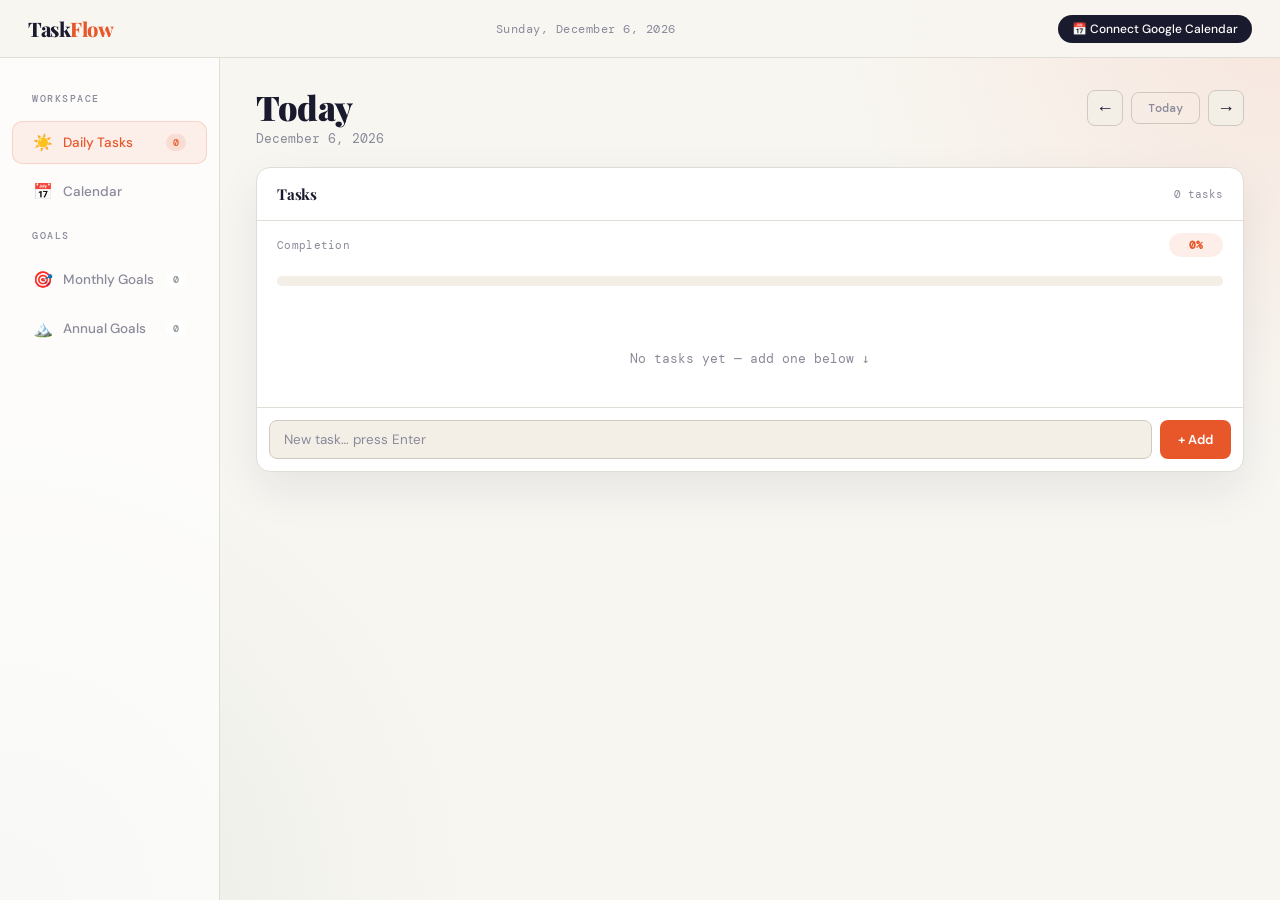
==== To_Do.html @ 1adb0396 "Remove Pomodoro Timer - rollback to timer-free version" ====
<!DOCTYPE html>
<html lang="en">
<head>
  <meta charset="UTF-8">
  <meta name="viewport" content="width=device-width, initial-scale=1.0">
  <title>TaskFlow — Your Command Center</title>
  <link rel="preconnect" href="https://fonts.googleapis.com">
  <link href="https://fonts.googleapis.com/css2?family=Playfair+Display:wght@700;900&family=DM+Mono:wght@300;400;500&family=DM+Sans:wght@300;400;500;600&display=swap" rel="stylesheet">
  <script src="https://apis.google.com/js/api.js"></script>
  <script src="https://accounts.google.com/gsi/client" async defer></script>
  <style>
    /* ─── RESET ─── */
    *, *::before, *::after { box-sizing: border-box; margin: 0; padding: 0; }
    html { scroll-behavior: smooth; }

    /* ─── DESIGN TOKENS ─── */
    :root {
      --ink:      #1a1a2e;
      --bg:       #f8f6f1;
      --surface:  #ffffff;
      --surface2: #f3efe7;
      --border:   #e0ddd6;
      --border2:  #cfc9bf;
      --text:     #1a1a2e;
      --muted:    #8a8a9a;
      --accent:   #e8572a;
      --accent2:  #2d6a4f;
      --danger:   #cb4b39;
      --warn:     #c98d1e;
      --gcal:     #4285f4;
      --mono:     'DM Mono', monospace;
      --sans:     'DM Sans', sans-serif;
      --display:  'Playfair Display', serif;
      --radius:   14px;
      --shadow:   0 18px 45px rgba(26,26,46,0.08);
    }

    body {
      font-family: var(--sans);
      background:
        radial-gradient(circle at top right, rgba(232,87,42,0.1), transparent 28%),
        radial-gradient(circle at bottom left, rgba(45,106,79,0.08), transparent 30%),
        var(--bg);
      color: var(--text);
      min-height: 100vh;
      display: flex;
      flex-direction: column;
    }

    /* ─── SHELL ─── */
    .shell {
      position: relative; z-index: 1;
      display: grid;
      grid-template-columns: 220px 1fr;
      grid-template-rows: auto 1fr;
      min-height: 100vh;
    }

    /* ─── TOPBAR ─── */
    .topbar {
      grid-column: 1 / -1;
      display: flex; align-items: center; justify-content: space-between;
      padding: 0 28px;
      height: 58px;
      background: rgba(248,246,241,0.92);
      backdrop-filter: blur(12px);
      border-bottom: 1px solid var(--border);
      position: sticky; top: 0; z-index: 50;
    }

    .topbar-logo {
      font-family: var(--display);
      font-size: 20px; font-weight: 800;
      letter-spacing: -0.5px;
      color: var(--text);
    }
    .topbar-logo span { color: var(--accent); }

    .topbar-date {
      font-family: var(--mono);
      font-size: 12px;
      color: var(--muted);
      letter-spacing: 0.5px;
    }

    .topbar-gcal {
      display: flex; align-items: center; gap: 10px;
    }

    .gcal-pill {
      display: flex; align-items: center; gap: 7px;
      padding: 6px 14px;
      border-radius: 20px;
      font-size: 12px; font-weight: 500;
      cursor: pointer; border: none;
      font-family: var(--sans);
      transition: none;
    }
    .gcal-pill.connect {
      background: var(--ink, #1a1a2e);
      color: white;
    }
    .gcal-pill.connected {
      background: rgba(45,106,79,0.1);
      border: 1px solid rgba(45,106,79,0.2);
      color: var(--accent2);
    }
    .gcal-pill.disconnect {
      background: #fff7f5;
      border: 1px solid #efc6be;
      color: var(--danger);
    }

    .pulse-dot {
      width: 7px; height: 7px;
      border-radius: 50%;
      background: var(--accent2);
    }

    /* ─── SIDEBAR ─── */
    .sidebar {
      background: rgba(255,255,255,0.7);
      border-right: 1px solid var(--border);
      padding: 24px 12px;
      display: flex; flex-direction: column;
      gap: 6px;
    }

    .sidebar-label {
      font-family: var(--mono);
      font-size: 10px; font-weight: 500;
      letter-spacing: 1.5px;
      text-transform: uppercase;
      color: var(--muted);
      padding: 0 20px 10px;
      margin-top: 10px;
    }

    .nav-item {
      display: flex; align-items: center; gap: 10px;
      padding: 10px 20px;
      font-size: 13.5px; font-weight: 500;
      color: var(--muted);
      cursor: pointer;
      border-radius: 0;
      border: 1px solid transparent;
      border-radius: 10px;
      user-select: none;
    }
    .nav-item.active {
      background: rgba(232,87,42,0.08);
      color: var(--accent);
      border-color: rgba(232,87,42,0.18);
    }
    .nav-item .icon { font-size: 16px; flex-shrink: 0; }
    .nav-badge {
      margin-left: auto;
      font-family: var(--mono);
      font-size: 10px;
      background: rgba(255,255,255,0.8);
      color: var(--muted);
      padding: 2px 7px;
      border-radius: 10px;
    }
    .nav-item.active .nav-badge { background: rgba(232,87,42,0.12); color: var(--accent); }

    /* ─── MAIN CONTENT ─── */
    .main {
      padding: 32px 36px;
      overflow-y: auto;
      display: flex; flex-direction: column;
      gap: 24px;
      max-width: 1180px;
      width: 100%;
      margin: 0 auto;
    }

    .panel { display: none; }
    .panel.active { display: flex; flex-direction: column; gap: 20px; }

    /* ─── PAGE HEADER ─── */
    .page-header {
      display: flex; align-items: flex-start; justify-content: space-between;
      flex-wrap: wrap; gap: 12px;
    }
    .page-title-group {}
    .page-title {
      font-family: var(--display);
      font-size: 34px; font-weight: 900;
      letter-spacing: -0.8px;
      line-height: 1;
      margin-bottom: 6px;
    }
    .page-sub {
      font-size: 13px; color: var(--muted);
      font-family: var(--mono);
    }

    /* ─── DATE NAV STRIP ─── */
    .date-strip {
      background: var(--surface);
      border: 1px solid var(--border);
      border-radius: var(--radius);
      padding: 16px 20px;
      display: flex; align-items: center; gap: 16px;
    }

    .date-nav-btn {
      width: 36px; height: 36px;
      border-radius: 8px;
      border: 1px solid var(--border2);
      background: var(--surface2);
      color: var(--text);
      font-size: 18px;
      cursor: pointer;
      display: flex; align-items: center; justify-content: center;
      transition: none;
      flex-shrink: 0;
    }

    .date-display { flex: 1; }
    .date-display .day-name {
      font-family: var(--display);
      font-size: 22px; font-weight: 700;
      line-height: 1;
    }
    .date-display .date-full {
      font-family: var(--mono);
      font-size: 12px; color: var(--muted);
      margin-top: 3px;
    }

    .today-btn {
      padding: 7px 16px;
      border: 1px solid var(--border2);
      background: transparent;
      color: var(--muted);
      border-radius: 8px;
      font-size: 12px; font-weight: 500;
      cursor: pointer;
      font-family: var(--mono);
      transition: none;
    }

    /* ─── CARD ─── */
    .card {
      background: var(--surface);
      border: 1px solid var(--border);
      border-radius: var(--radius);
      overflow: hidden;
      box-shadow: var(--shadow);
    }

    .card-header {
      padding: 16px 20px;
      border-bottom: 1px solid var(--border);
      display: flex; align-items: center; justify-content: space-between;
      gap: 12px;
    }

    .card-title {
      font-family: var(--display);
      font-size: 15px; font-weight: 700;
      letter-spacing: -0.2px;
    }

    .card-meta {
      font-family: var(--mono);
      font-size: 11px; color: var(--muted);
    }

    .progress-meta {
      display: flex;
      align-items: center;
      justify-content: space-between;
      gap: 12px;
      padding: 12px 20px 0;
    }

    .progress-label {
      font-family: var(--mono);
      font-size: 11px;
      color: var(--muted);
      letter-spacing: 0.3px;
    }

    .progress-badge {
      min-width: 54px;
      text-align: center;
      padding: 5px 10px;
      border-radius: 999px;
      background: rgba(232,87,42,0.1);
      color: var(--accent);
      font-family: var(--mono);
      font-size: 11px;
      font-weight: 600;
    }

    /* ─── PROGRESS BAR ─── */
    .prog-wrap {
      padding: 0 20px 14px;
    }
    progress.prog {
      width: 100%; height: 10px;
      border: none;
      border-radius: 999px;
      background: var(--surface2);
      overflow: hidden;
    }
    progress.prog::-webkit-progress-bar { background: var(--surface2); border-radius: 999px; }
    progress.prog::-webkit-progress-value { background: linear-gradient(90deg, var(--accent), #f08a63); border-radius: 999px; transition: none; }
    progress.prog::-moz-progress-bar { background: linear-gradient(90deg, var(--accent), #f08a63); border-radius: 999px; }

    /* ─── TASK LIST ─── */
    .task-list {
      list-style: none;
      padding: 0 8px 8px;
      display: flex; flex-direction: column; gap: 2px;
    }

    .task-item {
      display: flex; align-items: center; gap: 12px;
      padding: 11px 12px;
      border-radius: 10px;
      border: 1px solid rgba(224,221,214,0.7);
      background: rgba(243,239,231,0.55);
      group: true;
    }

    .task-cb {
      width: 18px; height: 18px;
      border-radius: 50%;
      border: 2px solid var(--border2);
      background: transparent;
      flex-shrink: 0;
      cursor: pointer;
      appearance: none; -webkit-appearance: none;
      transition: none;
      position: relative;
    }
    .task-cb:checked { background: var(--accent); border-color: var(--accent); }
    .task-cb:checked::after {
      content: '✓';
      position: absolute; top: 50%; left: 50%;
      transform: translate(-50%,-50%);
      font-size: 10px; color: white; font-weight: 700;
    }

    .task-text {
      flex: 1;
      font-size: 14px; font-weight: 400;
      color: var(--text);
      cursor: pointer;
    }
    .task-text.done { color: var(--muted); text-decoration: line-through; }

    .task-del {
      min-width: 58px;
      height: 30px;
      border-radius: 8px;
      background: #fff7f5;
      border: 1px solid #efc6be;
      color: var(--danger);
      font-size: 13px;
      font-weight: 600;
      cursor: pointer;
      display: flex; align-items: center; justify-content: center;
      flex-shrink: 0;
    }

    .empty-state {
      padding: 40px 20px;
      text-align: center;
      font-family: var(--mono);
      font-size: 13px;
      color: var(--muted);
    }

    /* ─── ADD TASK FORM ─── */
    .add-form {
      padding: 12px 12px 12px;
      border-top: 1px solid var(--border);
      display: flex; gap: 8px;
    }
    .add-input {
      flex: 1;
      background: var(--surface2);
      border: 1px solid var(--border2);
      border-radius: 8px;
      padding: 10px 14px;
      font-size: 13.5px;
      font-family: var(--sans);
      color: var(--text);
      outline: none;
      transition: none;
    }
    .add-input::placeholder { color: var(--muted); }

    .add-btn {
      padding: 10px 18px;
      background: var(--accent);
      color: white;
      border: none;
      border-radius: 8px;
      font-size: 13px; font-weight: 600;
      cursor: pointer;
      font-family: var(--sans);
      white-space: nowrap;
    }

    /* ─── SYNC STATUS ─── */
    .sync-toast {
      position: fixed; bottom: 24px; right: 24px; z-index: 999;
      display: flex; align-items: center; gap: 10px;
      background: var(--surface2);
      border: 1px solid var(--border2);
      border-radius: 10px;
      padding: 12px 18px;
      font-size: 13px;
      box-shadow: var(--shadow);
      transform: translateY(80px);
      opacity: 0;
      transition: none;
    }
    .sync-toast.show { transform: translateY(0); opacity: 1; }
    .sync-toast.success { border-color: rgba(62,207,142,0.3); }
    .sync-toast.error { border-color: rgba(240,109,109,0.3); }

    /* ─── CALENDAR ─── */
    .cal-wrapper {
      display: grid;
      grid-template-columns: 1fr 300px;
      gap: 20px;
    }

    @media (max-width: 960px) {
      .cal-wrapper { grid-template-columns: 1fr; }
    }

    .cal-card { background: var(--surface); border: 1px solid var(--border); border-radius: var(--radius); overflow: hidden; }

    .cal-nav {
      display: flex; align-items: center; gap: 12px;
      padding: 16px 20px;
      border-bottom: 1px solid var(--border);
    }
    .cal-month-lbl {
      font-family: var(--display);
      font-size: 18px; font-weight: 700;
      flex: 1;
    }

    .cal-dow {
      display: grid; grid-template-columns: repeat(7,1fr);
      padding: 8px 12px 4px;
    }
    .cal-dow div {
      text-align: center;
      font-family: var(--mono);
      font-size: 10px; font-weight: 500;
      color: var(--muted); letter-spacing: 0.5px;
      padding: 6px 0;
    }

    .cal-grid {
      display: grid; grid-template-columns: repeat(7,1fr);
      gap: 3px; padding: 4px 12px 16px;
    }

    .cal-cell {
      aspect-ratio: 1;
      border-radius: 8px;
      cursor: pointer;
      display: flex; flex-direction: column;
      align-items: center; justify-content: flex-start;
      padding: 6px 4px 4px;
      border: 1.5px solid transparent;
      transition: none;
      min-height: 44px;
    }
    .cal-cell.other { opacity: 0.3; }
    .cal-cell.today { background: rgba(232,87,42,0.12); border-color: var(--accent); }
    .cal-cell.selected { background: var(--surface2); border-color: var(--border2); }
    .cal-cell.today.selected { background: rgba(232,87,42,0.16); border-color: var(--accent); }

    .cal-num {
      font-family: var(--mono);
      font-size: 12px; font-weight: 500;
      color: var(--text);
      line-height: 1;
    }
    .cal-cell.today .cal-num { color: var(--accent); font-weight: 700; }

    .cal-dots {
      display: flex; gap: 2px; flex-wrap: wrap;
      justify-content: center; margin-top: 3px;
    }
    .cal-dot { width: 4px; height: 4px; border-radius: 50%; }
    .cal-dot.task { background: var(--accent2); }
    .cal-dot.gcal  { background: var(--gcal); }
    .cal-dot.gcal-green { background: #34a853; }
    .cal-dot.gcal-red { background: #ea4335; }
    .cal-dot.gcal-yellow { background: #fbbc04; }

    /* Day panel (right column) */
    .day-panel {
      background: var(--surface);
      border: 1px solid var(--border);
      border-radius: var(--radius);
      display: flex; flex-direction: column;
    }

    .day-panel-header {
      padding: 16px 18px;
      border-bottom: 1px solid var(--border);
    }
    .day-panel-title {
      font-family: var(--display);
      font-size: 16px; font-weight: 700;
    }
    .day-panel-sub {
      font-family: var(--mono);
      font-size: 11px; color: var(--muted);
      margin-top: 4px;
    }

    .day-panel-body {
      flex: 1; overflow-y: auto;
      padding: 12px;
      display: flex; flex-direction: column; gap: 6px;
    }

    .day-section-label {
      font-family: var(--mono);
      font-size: 10px; font-weight: 500;
      color: var(--muted);
      letter-spacing: 1px; text-transform: uppercase;
      padding: 8px 4px 4px;
    }

    .day-event {
      display: flex; align-items: center; gap: 9px;
      padding: 9px 10px;
      border-radius: 7px;
      border-left: 3px solid var(--border2);
      font-size: 13px;
    }
    .day-event.task { background: rgba(62,207,142,0.06); border-color: var(--accent2); }
    .day-event.gcal-ev { background: rgba(66,133,244,0.06); border-color: var(--gcal); }
    .day-event.gcal-green { background: rgba(52,168,83,0.06); border-color: #34a853; }
    .day-event.gcal-red { background: rgba(234,67,53,0.06); border-color: #ea4335; }

    .day-event-cb {
      width: 16px; height: 16px;
      border-radius: 50%;
      border: 1.5px solid var(--accent2);
      background: transparent; flex-shrink: 0;
      cursor: pointer; appearance: none; -webkit-appearance: none;
    }
    .day-event-cb:checked { background: var(--accent2); border-color: var(--accent2); }

    .day-event-name { flex: 1; font-weight: 500; color: var(--text); }
    .day-event-name.done { color: var(--muted); text-decoration: line-through; }
    .day-event-time { font-family: var(--mono); font-size: 11px; color: var(--muted); }

    .day-panel-footer {
      padding: 10px 12px;
      border-top: 1px solid var(--border);
      display: flex; gap: 8px;
    }
    .day-add-input {
      flex: 1;
      background: var(--surface2);
      border: 1px solid var(--border2);
      border-radius: 7px;
      padding: 8px 12px;
      font-size: 13px; font-family: var(--sans);
      color: var(--text); outline: none;
    }
    .day-add-input::placeholder { color: var(--muted); }
    .day-add-btn {
      padding: 8px 14px;
      background: var(--accent2);
      color: #0d0d0f; border: none;
      border-radius: 7px; font-size: 12px; font-weight: 700;
      cursor: pointer; font-family: var(--sans);
    }

    /* ─── GOALS ─── */
    .goals-nav {
      display: flex; align-items: center; gap: 12px;
      padding: 12px 0;
    }
    .period-lbl {
      font-family: var(--mono);
      font-size: 13px; font-weight: 500;
      color: var(--text);
      min-width: 140px; text-align: center;
    }

    /* ─── SPINNER ─── */
    .spinner {
      width: 8px; height: 8px;
      background: var(--gcal);
      border-radius: 50%;
      display: inline-block;
      flex-shrink: 0;
    }

    /* ─── RESPONSIVE ─── */
    @media (max-width: 760px) {
      .shell { grid-template-columns: 1fr; }
      .sidebar { display: none; }
      .main { padding: 20px 16px; }
      .topbar { padding: 0 16px; }
      .cal-wrapper { grid-template-columns: 1fr; }
    }

    /* ─── SCROLLBAR ─── */
    ::-webkit-scrollbar { width: 5px; }
    ::-webkit-scrollbar-track { background: transparent; }
    ::-webkit-scrollbar-thumb { background: var(--border2); border-radius: 3px; }

    /* ─── GCAL SYNC INDICATOR ─── */
    .syncing-row {
      display: flex; align-items: center; gap: 8px;
      font-family: var(--mono); font-size: 11px;
      color: var(--gcal); padding: 6px 12px;
    }
  </style>
</head>
<body>

<div class="shell">

  <!-- ─── TOPBAR ─── -->
  <header class="topbar">
    <div class="topbar-logo">Task<span>Flow</span></div>
    <div class="topbar-date" id="topbarDate"></div>
    <div class="topbar-gcal">
      <button id="gcalConnectBtn" class="gcal-pill connect">
        📅 Connect Google Calendar
      </button>
      <div id="gcalConnectedState" style="display:none; display:flex; align-items:center; gap:8px;">
        <div style="display:flex;align-items:center;gap:6px;font-size:12px;color:var(--accent2);">
          <div class="pulse-dot"></div>
          <span>Calendar synced</span>
        </div>
        <button id="gcalDisconnectBtn" class="gcal-pill disconnect">Disconnect</button>
      </div>
    </div>
  </header>

  <!-- ─── SIDEBAR ─── -->
  <nav class="sidebar">
    <div class="sidebar-label">Workspace</div>
    <div class="nav-item active" data-panel="tasks">
      <span class="icon">☀️</span>
      Daily Tasks
      <span class="nav-badge" id="badge-tasks">0</span>
    </div>
    <div class="nav-item" data-panel="calendar">
      <span class="icon">📅</span>
      Calendar
    </div>
    <div class="sidebar-label">Goals</div>
    <div class="nav-item" data-panel="monthly">
      <span class="icon">🎯</span>
      Monthly Goals
      <span class="nav-badge" id="badge-monthly">0</span>
    </div>
    <div class="nav-item" data-panel="annual">
      <span class="icon">🏔️</span>
      Annual Goals
      <span class="nav-badge" id="badge-annual">0</span>
    </div>
  </nav>

  <!-- ─── MAIN ─── -->
  <main class="main">

    <!-- ══ DAILY TASKS ══ -->
    <div id="panel-tasks" class="panel active">
      <div class="page-header">
        <div class="page-title-group">
          <div class="page-title" id="taskPageTitle">Today</div>
          <div class="page-sub" id="taskPageSub"></div>
        </div>
        <div style="display:flex;gap:8px;align-items:center;">
          <button class="date-nav-btn" id="prevDay">←</button>
          <button class="today-btn" id="todayBtn">Today</button>
          <button class="date-nav-btn" id="nextDay">→</button>
        </div>
      </div>

      <div class="card">
        <div class="card-header">
          <span class="card-title">Tasks</span>
          <span class="card-meta" id="taskCounter">0 tasks</span>
        </div>
        <div class="progress-meta">
          <span class="progress-label">Completion</span>
          <span class="progress-badge" id="taskPercent">0%</span>
        </div>
        <div class="prog-wrap" style="padding:10px 20px 14px;">
          <progress class="prog" id="taskProgress" value="0" max="0"></progress>
        </div>
        <ul class="task-list" id="taskList"></ul>
        <div id="taskEmpty" class="empty-state" style="display:none;">No tasks yet — add one below ↓</div>
        <div class="add-form">
          <input class="add-input" id="taskInput" placeholder="New task… press Enter" />
          <button class="add-btn" id="taskAddBtn">+ Add</button>
        </div>
        <div id="syncingRow" class="syncing-row" style="display:none;">
          <div class="spinner"></div> Syncing to Google Calendar…
        </div>
      </div>
    </div>

    <!-- ══ CALENDAR ══ -->
    <div id="panel-calendar" class="panel">
      <div class="page-header">
        <div class="page-title-group">
          <div class="page-title">Calendar</div>
          <div class="page-sub">Tasks &amp; Google Calendar events</div>
        </div>
      </div>

      <div class="cal-wrapper">
        <!-- Month grid -->
        <div class="cal-card">
          <div class="cal-nav">
            <button class="date-nav-btn" id="calPrev">←</button>
            <div class="cal-month-lbl" id="calMonthLbl"></div>
            <button class="date-nav-btn" id="calNext">→</button>
            <button class="today-btn" id="calTodayBtn">Today</button>
          </div>
          <div class="cal-dow">
            <div>SUN</div><div>MON</div><div>TUE</div><div>WED</div>
            <div>THU</div><div>FRI</div><div>SAT</div>
          </div>
          <div class="cal-grid" id="calGrid"></div>
        </div>

        <!-- Day panel -->
        <div class="day-panel">
          <div class="day-panel-header">
            <div class="day-panel-title" id="dayPanelTitle"></div>
            <div class="day-panel-sub" id="dayPanelSub">Tasks &amp; events</div>
          </div>
          <div class="day-panel-body" id="dayPanelBody">
            <p class="empty-state">Select a day</p>
          </div>
          <div class="day-panel-footer">
            <input class="day-add-input" id="dayAddInput" placeholder="Add task for this day…" />
            <button class="day-add-btn" id="dayAddBtn">+</button>
          </div>
        </div>
      </div>
    </div>

    <!-- ══ MONTHLY GOALS ══ -->
    <div id="panel-monthly" class="panel">
      <div class="page-header">
        <div class="page-title-group">
          <div class="page-title">Monthly Goals</div>
          <div class="page-sub">Big-picture objectives for this month</div>
        </div>
        <div class="goals-nav">
          <button class="date-nav-btn" id="prevMonth">←</button>
          <span class="period-lbl" id="monthLbl"></span>
          <button class="date-nav-btn" id="nextMonth">→</button>
        </div>
      </div>
      <div class="card">
        <div class="card-header">
          <span class="card-title">Goals</span>
          <span class="card-meta" id="monthlyCounter">0 goals</span>
        </div>
        <div class="progress-meta">
          <span class="progress-label">Completion</span>
          <span class="progress-badge" id="monthlyPercent">0%</span>
        </div>
        <div class="prog-wrap" style="padding:10px 20px 14px;">
          <progress class="prog" id="monthlyProgress" value="0" max="0"></progress>
        </div>
        <ul class="task-list" id="monthlyList"></ul>
        <div id="monthlyEmpty" class="empty-state" style="display:none;">No monthly goals yet — set one below ↓</div>
        <div class="add-form">
          <input class="add-input" id="monthlyInput" placeholder="New monthly goal… press Enter" />
          <button class="add-btn" id="monthlyAddBtn">+ Add Goal</button>
        </div>
      </div>
    </div>

    <!-- ══ ANNUAL GOALS ══ -->
    <div id="panel-annual" class="panel">
      <div class="page-header">
        <div class="page-title-group">
          <div class="page-title">Annual Goals</div>
          <div class="page-sub">Year-defining milestones</div>
        </div>
        <div class="goals-nav">
          <button class="date-nav-btn" id="prevYear">←</button>
          <span class="period-lbl" id="yearLbl"></span>
          <button class="date-nav-btn" id="nextYear">→</button>
        </div>
      </div>
      <div class="card">
        <div class="card-header">
          <span class="card-title">Goals</span>
          <span class="card-meta" id="annualCounter">0 goals</span>
        </div>
        <div class="progress-meta">
          <span class="progress-label">Completion</span>
          <span class="progress-badge" id="annualPercent">0%</span>
        </div>
        <div class="prog-wrap" style="padding:10px 20px 14px;">
          <progress class="prog" id="annualProgress" value="0" max="0"></progress>
        </div>
        <ul class="task-list" id="annualList"></ul>
        <div id="annualEmpty" class="empty-state" style="display:none;">No annual goals yet — set one below ↓</div>
        <div class="add-form">
          <input class="add-input" id="annualInput" placeholder="New annual goal… press Enter" />
          <button class="add-btn" id="annualAddBtn">+ Add Goal</button>
        </div>
      </div>
    </div>

  </main>
</div>

<!-- Sync toast -->
<div class="sync-toast" id="syncToast"></div>

<script src="config.js"></script>
<script>
/* ═══════════════════════════════════════
   TaskFlow — Full script with TWO-WAY
   Google Calendar sync
═══════════════════════════════════════ */

// ─── CONFIG ───────────────────────────
var CFG = (typeof TASKFLOW_CONFIG !== 'undefined') ? TASKFLOW_CONFIG : {};
var GCAL_CLIENT_ID = CFG.GCAL_CLIENT_ID || '';
var GCAL_API_KEY   = CFG.GCAL_API_KEY   || '';
var GCAL_SCOPES    = CFG.GCAL_SCOPES    || 'https://www.googleapis.com/auth/calendar';

// ─── STATE ───────────────────────────
var gcalConnected = false;
var gcalEvents    = {};          // keyed by "Y-M-D"
var tokenClient;

var DAYS   = ["Sunday","Monday","Tuesday","Wednesday","Thursday","Friday","Saturday"];
var MONTHS = ["January","February","March","April","May","June","July","August","September","October","November","December"];

var currentDate   = new Date(); currentDate.setHours(0,0,0,0);
var calViewYear   = new Date().getFullYear();
var calViewMonth  = new Date().getMonth();
var calSelected   = new Date(); calSelected.setHours(0,0,0,0);
var currentMonthIdx  = new Date().getMonth();
var currentMonthYear = new Date().getFullYear();
var currentAnnualYear = new Date().getFullYear();

// ─── HELPERS ─────────────────────────
function dk(date) { return date.getFullYear()+"-"+date.getMonth()+"-"+date.getDate(); }
function isToday(d) { var t=new Date(); t.setHours(0,0,0,0); return d.getTime()===t.getTime(); }
function isSame(a,b){ return a.getFullYear()===b.getFullYear()&&a.getMonth()===b.getMonth()&&a.getDate()===b.getDate(); }
function isoDate(d){ return d.getFullYear()+"-"+String(d.getMonth()+1).padStart(2,"0")+"-"+String(d.getDate()).padStart(2,"0"); }
function fmtShort(d){ return MONTHS[d.getMonth()]+" "+d.getDate()+", "+d.getFullYear(); }
function fmtLong(d){ return DAYS[d.getDay()]+", "+MONTHS[d.getMonth()]+" "+d.getDate(); }

// ─── TOAST ───────────────────────────
var toastTimer;
function showToast(msg, type) {
  var el = document.getElementById("syncToast");
  el.textContent = msg;
  el.className = "sync-toast show " + (type||"");
  clearTimeout(toastTimer);
  toastTimer = setTimeout(function(){ el.className = "sync-toast"; }, 3000);
}

// ─── LOCAL STORAGE ───────────────────
function getTasksLocal(date){ var s=localStorage.getItem("tf_"+dk(date)); return s?JSON.parse(s):[]; }
function setTasksLocal(date,arr){ localStorage.setItem("tf_"+dk(date), JSON.stringify(arr)); }
function getMonthlyLocal(){ var s=localStorage.getItem("tf_mo_"+currentMonthYear+"_"+currentMonthIdx); return s?JSON.parse(s):[]; }
function setMonthlyLocal(arr){ localStorage.setItem("tf_mo_"+currentMonthYear+"_"+currentMonthIdx, JSON.stringify(arr)); }
function getAnnualLocal(){ var s=localStorage.getItem("tf_yr_"+currentAnnualYear); return s?JSON.parse(s):[]; }
function setAnnualLocal(arr){ localStorage.setItem("tf_yr_"+currentAnnualYear, JSON.stringify(arr)); }

// ─── GCAL API CALLS ──────────────────

// CREATE: push task to Google Calendar. Returns Promise<eventId|null>
function gcalCreate(text, date) {
  if (!gcalConnected) return Promise.resolve(null);
  var ds = isoDate(date);
  // Next day for GCal all-day end date
  var nextD = new Date(date); nextD.setDate(nextD.getDate()+1);
  var ds2 = isoDate(nextD);
  return gapi.client.calendar.events.insert({
    calendarId: 'primary',
    resource: {
      summary:     "✅ " + text,
      description: "TaskFlow task",
      start: { date: ds },
      end:   { date: ds2 },
      colorId: "2"
    }
  }).then(function(r){
    showToast("📅 Synced to Google Calendar", "success");
    return r.result.id;
  }).catch(function(e){
    console.error("GCal create:", e);
    showToast("⚠️ Sync failed", "error");
    return null;
  });
}

// UPDATE: patch title/color on check/uncheck
function gcalPatch(eventId, text, done) {
  if (!gcalConnected || !eventId) return;
  gapi.client.calendar.events.patch({
    calendarId: 'primary', eventId: eventId,
    resource: { summary: (done?"☑ ":"✅ ")+text, colorId: done?"8":"2" }
  }).catch(function(e){ console.error("GCal patch:", e); });
}

// DELETE: remove event when task is deleted
function gcalDelete(eventId) {
  if (!gcalConnected || !eventId) return;
  gapi.client.calendar.events.delete({ calendarId: 'primary', eventId: eventId })
    .then(function(){ showToast("🗑 Removed from Google Calendar", ""); })
    .catch(function(e){ console.error("GCal delete:", e); });
}

// ─── PANEL SWITCHING ─────────────────
document.querySelectorAll(".nav-item[data-panel]").forEach(function(el){
  el.addEventListener("click", function(){
    document.querySelectorAll(".nav-item").forEach(function(n){ n.classList.remove("active"); });
    document.querySelectorAll(".panel").forEach(function(p){ p.classList.remove("active"); });
    el.classList.add("active");
    document.getElementById("panel-"+el.dataset.panel).classList.add("active");
    if (el.dataset.panel === "calendar") renderCalendar();
  });
});

// ─── TOPBAR DATE ─────────────────────
function updateTopbarDate() {
  document.getElementById("topbarDate").textContent =
    DAYS[new Date().getDay()]+", "+fmtShort(new Date());
}
updateTopbarDate();

// ─── DAILY TASKS ─────────────────────
function renderTasks() {
  var isT = isToday(currentDate);
  document.getElementById("taskPageTitle").textContent = isT ? "Today" : DAYS[currentDate.getDay()];
  document.getElementById("taskPageSub").textContent = fmtShort(currentDate);

  var list = document.getElementById("taskList");
  list.innerHTML = "";
  var tasks = getTasksLocal(currentDate);

  if (tasks.length === 0) {
    document.getElementById("taskEmpty").style.display = "block";
  } else {
    document.getElementById("taskEmpty").style.display = "none";
    tasks.forEach(function(t, idx) {
      list.appendChild(makeTaskItem(t, idx, currentDate, tasks, "tasks"));
    });
  }
  updateTaskCounter(tasks);
  updateBadge("tasks", tasks.length);
}

function makeTaskItem(t, idx, date, tasks, context) {
  var li = document.createElement("li");
  li.className = "task-item";

  var cb = document.createElement("input");
  cb.type="checkbox"; cb.className="task-cb"; cb.checked=t.completed;

  var txt = document.createElement("span");
  txt.className = "task-text" + (t.completed?" done":"");
  txt.textContent = t.text;
  // Double-click to rename
  txt.addEventListener("dblclick", function(){
    var newName = prompt("Rename task:", t.text);
    if (newName && newName.trim()) {
      tasks[idx].text = newName.trim();
      if (context==="tasks") setTasksLocal(date, tasks);
      if (t.gcalEventId) gcalPatch(t.gcalEventId, newName.trim(), t.completed);
      renderTasks();
    }
  });

  var del = document.createElement("button");
  del.className="task-del"; del.textContent="Delete";
  del.addEventListener("click", function(){
    if (t.gcalEventId) gcalDelete(t.gcalEventId);
    tasks.splice(idx, 1);
    if (context==="tasks") { setTasksLocal(date, tasks); renderTasks(); }
    if (context==="monthly") { setMonthlyLocal(tasks); renderMonthly(); }
    if (context==="annual") { setAnnualLocal(tasks); renderAnnual(); }
    renderCalendar();
  });

  cb.addEventListener("change", function(){
    tasks[idx].completed = cb.checked;
    txt.className = "task-text" + (cb.checked?" done":"");
    if (t.gcalEventId) gcalPatch(t.gcalEventId, t.text, cb.checked);
    if (context==="tasks") { setTasksLocal(date, tasks); updateTaskCounter(tasks); }
    if (context==="monthly") { setMonthlyLocal(tasks); updateGoalCounter("monthly", tasks); }
    if (context==="annual") { setAnnualLocal(tasks); updateGoalCounter("annual", tasks); }
  });

  li.appendChild(cb); li.appendChild(txt); li.appendChild(del);
  return li;
}

function updateTaskCounter(tasks) {
  var done = tasks.filter(function(t){ return t.completed; }).length;
  var pct = tasks.length ? Math.round((done / tasks.length) * 100) : 0;
  document.getElementById("taskCounter").textContent =
    tasks.length+" task"+(tasks.length!==1?"s":"")+(done?" · "+done+" done":"");
  document.getElementById("taskProgress").max = tasks.length;
  document.getElementById("taskProgress").value = done;
  document.getElementById("taskPercent").textContent = pct + "%";
}

function addTask(text, date) {
  if (!text.trim()) return;
  var tasks = getTasksLocal(date);
  var task = { text: text.trim(), completed: false, gcalEventId: "" };
  var idx = tasks.length;
  tasks.push(task);
  setTasksLocal(date, tasks);

  if (isSame(date, currentDate)) renderTasks();
  renderCalendar();

  if (gcalConnected) {
    document.getElementById("syncingRow").style.display = "flex";
    gcalCreate(text.trim(), date).then(function(id){
      document.getElementById("syncingRow").style.display = "none";
      if (id) {
        var t2 = getTasksLocal(date);
        if (t2[idx] !== undefined) { t2[idx].gcalEventId = id; setTasksLocal(date, t2); }
        if (isSame(date, currentDate)) renderTasks();
        // refresh GCal events display
        fetchGcalEvents();
      }
    });
  }
}

// Task input events
var taskInput = document.getElementById("taskInput");
taskInput.addEventListener("keydown", function(e){
  if (e.key==="Enter") { addTask(taskInput.value, currentDate); taskInput.value=""; }
});
document.getElementById("taskAddBtn").addEventListener("click", function(){
  addTask(taskInput.value, currentDate); taskInput.value="";
});

// Date navigation
document.getElementById("prevDay").addEventListener("click", function(){
  currentDate.setDate(currentDate.getDate()-1); renderTasks();
});
document.getElementById("nextDay").addEventListener("click", function(){
  currentDate.setDate(currentDate.getDate()+1); renderTasks();
});
document.getElementById("todayBtn").addEventListener("click", function(){
  currentDate = new Date(); currentDate.setHours(0,0,0,0); renderTasks();
});

// ─── MONTHLY GOALS ────────────────────
function renderMonthly() {
  document.getElementById("monthLbl").textContent = MONTHS[currentMonthIdx]+" "+currentMonthYear;
  var list = document.getElementById("monthlyList");
  list.innerHTML = "";
  var tasks = getMonthlyLocal();
  if (tasks.length===0) {
    document.getElementById("monthlyEmpty").style.display="block";
  } else {
    document.getElementById("monthlyEmpty").style.display="none";
    tasks.forEach(function(t,idx){ list.appendChild(makeTaskItem(t,idx,null,tasks,"monthly")); });
  }
  updateGoalCounter("monthly", tasks);
  updateBadge("monthly", tasks.length);
}
function updateGoalCounter(type, tasks) {
  var done = tasks.filter(function(t){ return t.completed; }).length;
  var pct = tasks.length ? Math.round((done / tasks.length) * 100) : 0;
  document.getElementById(type+"Counter").textContent =
    tasks.length+" goal"+(tasks.length!==1?"s":"")+(done?" · "+done+" done":"");
  document.getElementById(type+"Progress").max=tasks.length;
  document.getElementById(type+"Progress").value=done;
  document.getElementById(type+"Percent").textContent = pct + "%";
}

var monthlyInput = document.getElementById("monthlyInput");
function addMonthlyGoal(text) {
  if (!text.trim()) return;
  var tasks = getMonthlyLocal();
  tasks.push({text:text.trim(),completed:false,gcalEventId:""});
  setMonthlyLocal(tasks); renderMonthly();
}
monthlyInput.addEventListener("keydown",function(e){ if(e.key==="Enter"){ addMonthlyGoal(monthlyInput.value); monthlyInput.value=""; } });
document.getElementById("monthlyAddBtn").addEventListener("click",function(){ addMonthlyGoal(monthlyInput.value); monthlyInput.value=""; });
document.getElementById("prevMonth").addEventListener("click",function(){ currentMonthIdx--; if(currentMonthIdx<0){currentMonthIdx=11;currentMonthYear--;} renderMonthly(); });
document.getElementById("nextMonth").addEventListener("click",function(){ currentMonthIdx++; if(currentMonthIdx>11){currentMonthIdx=0;currentMonthYear++;} renderMonthly(); });

// ─── ANNUAL GOALS ─────────────────────
function renderAnnual() {
  document.getElementById("yearLbl").textContent = currentAnnualYear;
  var list = document.getElementById("annualList");
  list.innerHTML = "";
  var tasks = getAnnualLocal();
  if (tasks.length===0) {
    document.getElementById("annualEmpty").style.display="block";
  } else {
    document.getElementById("annualEmpty").style.display="none";
    tasks.forEach(function(t,idx){ list.appendChild(makeTaskItem(t,idx,null,tasks,"annual")); });
  }
  updateGoalCounter("annual", tasks);
  updateBadge("annual", tasks.length);
}

var annualInput = document.getElementById("annualInput");
function addAnnualGoal(text) {
  if (!text.trim()) return;
  var tasks = getAnnualLocal();
  tasks.push({text:text.trim(),completed:false,gcalEventId:""});
  setAnnualLocal(tasks); renderAnnual();
}
annualInput.addEventListener("keydown",function(e){ if(e.key==="Enter"){ addAnnualGoal(annualInput.value); annualInput.value=""; } });
document.getElementById("annualAddBtn").addEventListener("click",function(){ addAnnualGoal(annualInput.value); annualInput.value=""; });
document.getElementById("prevYear").addEventListener("click",function(){ currentAnnualYear--; renderAnnual(); });
document.getElementById("nextYear").addEventListener("click",function(){ currentAnnualYear++; renderAnnual(); });

// ─── SIDEBAR BADGE ────────────────────
function updateBadge(panel, count) {
  var el = document.getElementById("badge-"+panel);
  if (el) el.textContent = count;
}

// ─── CALENDAR RENDERING ───────────────
function renderCalendar() {
  document.getElementById("calMonthLbl").textContent = MONTHS[calViewMonth]+" "+calViewYear;
  var grid = document.getElementById("calGrid"); grid.innerHTML = "";
  var first = new Date(calViewYear, calViewMonth, 1).getDay();
  var dInMonth = new Date(calViewYear, calViewMonth+1, 0).getDate();
  var prevDays = new Date(calViewYear, calViewMonth, 0).getDate();
  for (var i=first-1;i>=0;i--) grid.appendChild(buildCell(new Date(calViewYear,calViewMonth-1,prevDays-i),true));
  for (var d=1;d<=dInMonth;d++) grid.appendChild(buildCell(new Date(calViewYear,calViewMonth,d),false));
  var trail=(first+dInMonth)%7; trail=trail===0?0:7-trail;
  for (var t=1;t<=trail;t++) grid.appendChild(buildCell(new Date(calViewYear,calViewMonth+1,t),true));
  renderDayPanel(calSelected);
}

function buildCell(date, other) {
  var cell = document.createElement("div");
  cell.className = "cal-cell" + (other?" other":"");
  if (isToday(date)) cell.classList.add("today");
  if (isSame(date, calSelected)) cell.classList.add("selected");

  var num = document.createElement("div"); num.className="cal-num"; num.textContent=date.getDate();
  cell.appendChild(num);

  var dots = document.createElement("div"); dots.className="cal-dots";
  var tasks = getTasksLocal(date);
  if (tasks.length>0) { var d=document.createElement("div"); d.className="cal-dot task"; dots.appendChild(d); }
  (gcalEvents[dk(date)]||[])
    .filter(function(e){ return !e.description||e.description!=="TaskFlow task"; })
    .slice(0,3).forEach(function(ev){
      var d=document.createElement("div"); d.className="cal-dot "+gcalDotClass(ev); dots.appendChild(d);
    });
  cell.appendChild(dots);

  cell.addEventListener("click", function(){
    calSelected = new Date(date); calSelected.setHours(0,0,0,0);
    renderCalendar();
  });
  return cell;
}

function gcalDotClass(e){
  return {"2":"gcal-green","4":"gcal-red","5":"gcal-yellow","6":"gcal-green","7":"gcal"}[e.colorId||"1"]||"gcal";
}

function renderDayPanel(date) {
  document.getElementById("dayPanelTitle").textContent = fmtLong(date);
  var body = document.getElementById("dayPanelBody");
  body.innerHTML = "";

  var tasks = getTasksLocal(date);
  var evts = (gcalEvents[dk(date)]||[]).filter(function(e){
    return !e.description || e.description !== "TaskFlow task";
  });

  if (tasks.length===0 && evts.length===0) {
    body.innerHTML = '<p class="empty-state">No tasks or events.<br>Add one below.</p>';
    return;
  }

  if (tasks.length > 0) {
    var lbl = document.createElement("div"); lbl.className="day-section-label"; lbl.textContent="Tasks"; body.appendChild(lbl);
    tasks.forEach(function(task, idx){
      var row = document.createElement("div"); row.className="day-event task";
      var cb = document.createElement("input"); cb.type="checkbox"; cb.className="day-event-cb"; cb.checked=task.completed;
      var name = document.createElement("span"); name.className="day-event-name"+(task.completed?" done":""); name.textContent=task.text;
      var time = document.createElement("span"); time.className="day-event-time"; time.textContent=task.gcalEventId?"📅":"";
      cb.addEventListener("change", function(){
        var arr = getTasksLocal(date);
        if (arr[idx]) {
          arr[idx].completed = cb.checked;
          if (arr[idx].gcalEventId) gcalPatch(arr[idx].gcalEventId, task.text, cb.checked);
          setTasksLocal(date, arr);
          name.className = "day-event-name"+(cb.checked?" done":"");
          if (isSame(date, currentDate)) renderTasks();
        }
      });
      row.appendChild(cb); row.appendChild(name); row.appendChild(time);
      body.appendChild(row);
    });
  }

  if (evts.length > 0) {
    var lbl2 = document.createElement("div"); lbl2.className="day-section-label"; lbl2.textContent="Google Calendar"; body.appendChild(lbl2);
    evts.forEach(function(ev){
      var colorMap={"2":"gcal-green","4":"gcal-red","5":"gcal-yellow"};
      var row=document.createElement("div"); row.className="day-event gcal-ev "+(colorMap[ev.colorId]||"");
      var name=document.createElement("span"); name.className="day-event-name"; name.textContent=ev.summary||"Untitled";
      var time=document.createElement("span"); time.className="day-event-time";
      time.textContent=ev.start&&ev.start.dateTime?new Date(ev.start.dateTime).toLocaleTimeString([],{hour:"2-digit",minute:"2-digit"}):"All day";
      row.appendChild(name); row.appendChild(time);
      body.appendChild(row);
    });
  }
}

// Calendar nav
document.getElementById("calPrev").addEventListener("click",function(){ calViewMonth--; if(calViewMonth<0){calViewMonth=11;calViewYear--;} renderCalendar(); });
document.getElementById("calNext").addEventListener("click",function(){ calViewMonth++; if(calViewMonth>11){calViewMonth=0;calViewYear++;} renderCalendar(); });
document.getElementById("calTodayBtn").addEventListener("click",function(){
  var n=new Date(); calViewYear=n.getFullYear(); calViewMonth=n.getMonth();
  calSelected=new Date(); calSelected.setHours(0,0,0,0); renderCalendar();
});

// Day panel add task
var dayAddInput = document.getElementById("dayAddInput");
function addDayTask() {
  var text = dayAddInput.value; if (!text.trim()) return;
  dayAddInput.value = "";
  addTask(text, new Date(calSelected));
  renderDayPanel(calSelected);
}
dayAddInput.addEventListener("keydown",function(e){ if(e.key==="Enter") addDayTask(); });
document.getElementById("dayAddBtn").addEventListener("click", addDayTask);

// ─── GOOGLE AUTH ─────────────────────
function initGoogleAPI() {
  if (!GCAL_CLIENT_ID || GCAL_CLIENT_ID.indexOf('YOUR_GOOGLE')===0) return;
  gapi.load('client', function(){
    gapi.client.init({
      apiKey: GCAL_API_KEY,
      discoveryDocs: ["https://www.googleapis.com/discovery/v1/apis/calendar/v3/rest"]
    }).then(function(){
      tokenClient = google.accounts.oauth2.initTokenClient({
        client_id: GCAL_CLIENT_ID,
        scope: GCAL_SCOPES,
        callback: function(resp) {
          if (resp.error) return;
          gcalConnected = true;
          localStorage.setItem("tf_gcal","true");
          updateGcalUI();
          fetchGcalEvents();
          showToast("✓ Google Calendar connected", "success");
        }
      });
      if (localStorage.getItem("tf_gcal")==="true") {
        tokenClient.requestAccessToken({prompt:''});
      }
    });
  });
}

function fetchGcalEvents() {
  if (!gcalConnected) return;
  var now=new Date();
  var from=new Date(now.getFullYear(),now.getMonth()-1,1);
  var to=new Date(now.getFullYear(),now.getMonth()+4,1);
  gapi.client.calendar.events.list({
    calendarId:'primary', timeMin:from.toISOString(), timeMax:to.toISOString(),
    maxResults:500, singleEvents:true, orderBy:'startTime'
  }).then(function(resp){
    gcalEvents = {};
    (resp.result.items||[]).forEach(function(ev){
      var d = new Date(ev.start.dateTime || ev.start.date);
      var k = d.getFullYear()+"-"+d.getMonth()+"-"+d.getDate();
      if (!gcalEvents[k]) gcalEvents[k]=[];
      gcalEvents[k].push(ev);
    });
    renderCalendar();
  }).catch(function(e){ console.error("GCal fetch:", e); });
}

function updateGcalUI() {
  var conn = document.getElementById("gcalConnectedState");
  var connBtn = document.getElementById("gcalConnectBtn");
  if (gcalConnected) {
    connBtn.style.display = "none";
    conn.style.display = "flex";
  } else {
    connBtn.style.display = "";
    conn.style.display = "none";
  }
}

document.getElementById("gcalConnectBtn").addEventListener("click", function(){
  if (!GCAL_CLIENT_ID || GCAL_CLIENT_ID.indexOf('YOUR_GOOGLE')===0) {
    alert("Add your Google API credentials to config.js first.");
    return;
  }
  tokenClient.requestAccessToken({prompt:'consent'});
});
document.getElementById("gcalDisconnectBtn").addEventListener("click", function(){
  var tok = gapi.client.getToken();
  if (tok) google.accounts.oauth2.revoke(tok.access_token, function(){});
  gapi.client.setToken('');
  gcalConnected = false; gcalEvents = {};
  localStorage.removeItem("tf_gcal");
  updateGcalUI(); renderCalendar();
  showToast("Disconnected from Google Calendar", "");
});

// ─── INIT ─────────────────────────────
renderTasks();
renderMonthly();
renderAnnual();
renderCalendar();
updateGcalUI();
window.addEventListener("load", initGoogleAPI);

// Auto-refresh GCal every 5 min if connected
setInterval(function(){ if(gcalConnected) fetchGcalEvents(); }, 5*60*1000);
</script>
</body>
</html>
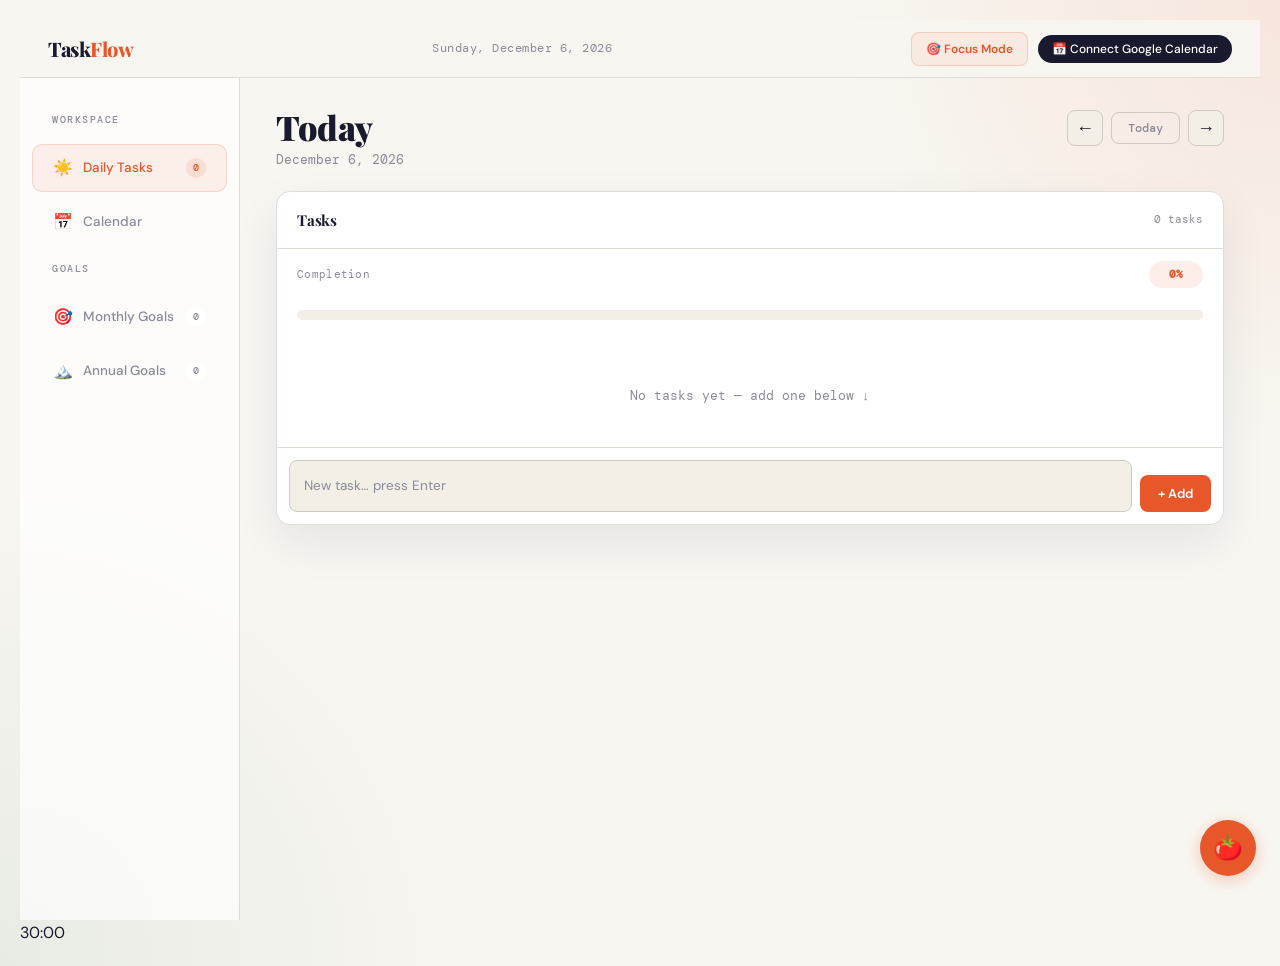
==== commit 7b4846eb: "Added timer and focus mode working" ====
--- a/To_Do.html
+++ b/To_Do.html
@@ -6,6 +6,7 @@
   <title>TaskFlow — Your Command Center</title>
   <link rel="preconnect" href="https://fonts.googleapis.com">
   <link href="https://fonts.googleapis.com/css2?family=Playfair+Display:wght@700;900&family=DM+Mono:wght@300;400;500&family=DM+Sans:wght@300;400;500;600&display=swap" rel="stylesheet">
+  <link rel="stylesheet" href="style.css">
   <script src="https://apis.google.com/js/api.js"></script>
   <script src="https://accounts.google.com/gsi/client" async defer></script>
   <style>
@@ -627,6 +628,92 @@
       font-family: var(--mono); font-size: 11px;
       color: var(--gcal); padding: 6px 12px;
     }
+
+    /* Focus Mode */
+    .focus-toggle {
+      display: flex; align-items: center; gap: 8px;
+      padding: 8px 14px; border-radius: 8px;
+      background: rgba(232,87,42,0.08);
+      border: 1px solid rgba(232,87,42,0.2);
+      color: var(--accent); font-size: 12px; font-weight: 600;
+      cursor: pointer; font-family: var(--sans);
+    }
+    .focus-overlay {
+      display: none; position: fixed;
+      top: 0; left: 0; right: 0; bottom: 0;
+      background: var(--bg); z-index: 9999;
+      flex-direction: column;
+      align-items: center; justify-content: center;
+      padding: 40px;
+    }
+    .focus-overlay.active { display: flex; }
+    .focus-timer {
+      font-family: var(--mono); font-size: 120px;
+      font-weight: 300; color: var(--accent);
+      letter-spacing: -4px; margin-bottom: 20px;
+    }
+    .focus-timer.running { animation: timerPulse 1s ease-in-out infinite; }
+    @keyframes timerPulse { 0%,100% { opacity: 1; } 50% { opacity: 0.7; } }
+    .focus-quote {
+      font-family: var(--display); font-size: 28px;
+      font-weight: 700; color: var(--text);
+      text-align: center; max-width: 700px;
+      line-height: 1.4; margin-bottom: 40px;
+      font-style: italic;
+    }
+    .focus-quote-author {
+      font-family: var(--mono); font-size: 14px;
+      color: var(--muted); margin-top: 16px;
+    }
+    .focus-tasks {
+      background: var(--surface); border: 1px solid var(--border);
+      border-radius: var(--radius); padding: 24px 32px;
+      width: 100%; max-width: 600px; max-height: 300px;
+      overflow-y: auto;
+    }
+    .focus-tasks-title {
+      font-family: var(--display); font-size: 18px;
+      font-weight: 700; margin-bottom: 16px;
+    }
+    .focus-controls { display: flex; gap: 12px; margin-top: 24px; }
+    .focus-btn {
+      padding: 14px 28px; border-radius: 10px;
+      font-size: 14px; font-weight: 600;
+      cursor: pointer; font-family: var(--sans);
+      border: none; transition: all .2s;
+    }
+    .focus-btn.start { background: var(--accent); color: white; }
+    .focus-btn.pause { background: var(--surface2); color: var(--text); border: 1px solid var(--border2); }
+    .focus-btn.exit { background: transparent; color: var(--muted); border: 1px solid var(--border2); }
+
+    /* Float Pomodoro */
+    .pomo-float { position: fixed; bottom: 24px; right: 24px; z-index: 1000; }
+    .pomo-float-btn {
+      width: 56px; height: 56px; border-radius: 50%; background: var(--accent);
+      border: none; color: white; font-size: 24px; cursor: pointer;
+      box-shadow: 0 4px 16px rgba(232,87,42,0.3);
+      display: flex; align-items: center; justify-content: center;
+    }
+    .pomo-float-dropdown {
+      position: absolute; bottom: 70px; right: 0; background: var(--surface);
+      border: 1px solid var(--border); border-radius: 12px; padding: 12px;
+      min-width: 160px; box-shadow: 0 8px 24px rgba(0,0,0,0.15);
+      display: none; flex-direction: column; gap: 8px;
+    }
+    .pomo-float-dropdown.show { display: flex; }
+    .pomo-float-option {
+      display: flex; align-items: center; justify-content: space-between;
+      padding: 12px 14px; border-radius: 8px; cursor: pointer;
+      font-size: 14px; font-weight: 500;
+    }
+    .pomo-float-option:hover { background: var(--surface2); }
+    .pomo-float-option .time { font-family: var(--mono); color: var(--accent); }
+    .pomo-float-timer {
+      position: absolute; bottom: 70px; right: 0; background: var(--accent);
+      color: white; padding: 8px 14px; border-radius: 20px;
+      font-family: var(--mono); font-size: 14px; font-weight: 600; display: none;
+    }
+    .pomo-float-timer.show { display: block; }
   </style>
 </head>
 <body>
@@ -638,6 +725,7 @@
     <div class="topbar-logo">Task<span>Flow</span></div>
     <div class="topbar-date" id="topbarDate"></div>
     <div class="topbar-gcal">
+      <button id="focusToggle" class="focus-toggle">🎯 Focus Mode</button>
       <button id="gcalConnectBtn" class="gcal-pill connect">
         📅 Connect Google Calendar
       </button>
@@ -832,6 +920,36 @@
 
 <!-- Sync toast -->
 <div class="sync-toast" id="syncToast"></div>
+
+<!-- Focus Mode Overlay -->
+<div class="focus-overlay" id="focusOverlay">
+  <div class="focus-timer" id="focusTimer">00:00</div>
+  <div class="focus-quote" id="focusQuote"></div>
+  <div class="focus-tasks">
+    <div class="focus-tasks-title">Today's Tasks</div>
+    <ul class="task-list" id="focusTaskList"></ul>
+  </div>
+  <div class="focus-controls">
+    <button class="focus-btn start" id="focusStart">Start Focus</button>
+    <button class="focus-btn pause" id="focusPause" style="display:none;">Pause</button>
+    <button class="focus-btn exit" id="focusExit">Exit Focus Mode</button>
+  </div>
+</div>
+
+<!-- Floating Pomodoro -->
+<div class="pomo-float">
+  <div class="pomo-float-timer" id="pomoFloatTimer">25:00</div>
+  <div class="pomo-float-dropdown" id="pomoFloatDropdown">
+    <div class="pomo-float-option" data-time="5"><span>Quick</span><span class="time">5 min</span></div>
+    <div class="pomo-float-option" data-time="15"><span>Short</span><span class="time">15 min</span></div>
+    <div class="pomo-float-option" data-time="25"><span>Focus</span><span class="time">25 min</span></div>
+    <div class="pomo-float-divider" style="height:1px;background:var(--border);margin:4px 0;display:none;" id="pomoFloatDivider"></div>
+    <div class="pomo-float-option" id="pomoFloatPause" style="display:none;"><span>Pause</span><span class="time">⏸</span></div>
+    <div class="pomo-float-option" id="pomoFloatResume" style="display:none;"><span>Resume</span><span class="time">▶</span></div>
+    <div class="pomo-float-option" id="pomoFloatStop" style="display:none;"><span>Stop</span><span class="time">⏹</span></div>
+  </div>
+  <button class="pomo-float-btn" id="pomoFloatBtn">🍅</button>
+</div>
 
 <script src="config.js"></script>
 <script>
@@ -1345,6 +1463,242 @@
 
 // Auto-refresh GCal every 5 min if connected
 setInterval(function(){ if(gcalConnected) fetchGcalEvents(); }, 5*60*1000);
+
+// ─── POMODORO TIMER ─────────────────────────────
+(function() {
+  var DURATIONS = { work: 30*60, shortBreak: 5*60, longBreak: 15*60 };
+  var state = {
+    remaining: DURATIONS.work,
+    running: false,
+    session: 1,
+    type: 'work',
+    interval: null
+  };
+
+  function formatTime(s) {
+    return Math.floor(s/60).toString().padStart(2,'0') + ':' + (s%60).toString().padStart(2,'0');
+  }
+
+  function playBeep() {
+    try {
+      var ctx = new (window.AudioContext || window.webkitAudioContext)();
+      var osc = ctx.createOscillator();
+      var gain = ctx.createGain();
+      osc.connect(gain);
+      gain.connect(ctx.destination);
+      osc.frequency.value = 800;
+      gain.gain.value = 0.3;
+      osc.start();
+      osc.stop(ctx.currentTime + 0.5);
+    } catch(e) {}
+  }
+
+  var widget = document.createElement('div');
+  widget.className = 'pomo-widget';
+  widget.innerHTML = 
+    '<div class="pomo-btn-circle" id="pomoCircle">30:00</div>' +
+    '<div class="pomo-panel" id="pomoPanel" style="display:none;">' +
+      '<div class="pomo-label">Pomodoro Timer</div>' +
+      '<div class="pomo-time" id="pomoTime">30:00</div>' +
+      '<div class="pomo-info">Session ' + state.session + '/4</div>' +
+      '<div class="pomo-info pomo-type" id="pomoType">work</div>' +
+      '<div class="pomo-controls">' +
+        '<button id="pomoStart" class="pomo-action">Start</button>' +
+        '<button id="pomoReset" class="pomo-action">Reset</button>' +
+        '<button id="pomoSkip" class="pomo-action">Skip</button>' +
+      '</div>' +
+    '</div>';
+  document.body.appendChild(widget);
+
+  var circle = document.getElementById('pomoCircle');
+  var panel = document.getElementById('pomoPanel');
+  var timeEl = document.getElementById('pomoTime');
+  var infoEl = panel.querySelector('.pomo-info');
+  var typeEl = document.getElementById('pomoType');
+  var startBtn = document.getElementById('pomoStart');
+
+  function updateUI() {
+    circle.textContent = formatTime(state.remaining);
+    timeEl.textContent = formatTime(state.remaining);
+    infoEl.textContent = 'Session ' + state.session + '/4';
+    typeEl.textContent = state.type;
+    startBtn.textContent = state.running ? 'Pause' : 'Start';
+  }
+
+  function next() {
+    if (state.type === 'work') {
+      state.type = (state.session >= 4) ? 'longBreak' : 'shortBreak';
+      state.remaining = (state.session >= 4) ? DURATIONS.longBreak : DURATIONS.shortBreak;
+    } else {
+      state.type = 'work';
+      state.remaining = DURATIONS.work;
+      state.session = (state.type === 'longBreak') ? 1 : state.session + 1;
+    }
+    state.running = false;
+    playBeep();
+    updateUI();
+  }
+
+  function tick() {
+    state.remaining--;
+    if (state.remaining < 0) {
+      clearInterval(state.interval);
+      state.running = false;
+      next();
+    } else {
+      updateUI();
+    }
+  }
+
+  startBtn.addEventListener('click', function() {
+    if (state.running) {
+      clearInterval(state.interval);
+      state.running = false;
+    } else {
+      state.running = true;
+      state.interval = setInterval(tick, 1000);
+    }
+    updateUI();
+  });
+
+  document.getElementById('pomoReset').addEventListener('click', function() {
+    clearInterval(state.interval);
+    state.running = false;
+    state.remaining = DURATIONS.work;
+    state.type = 'work';
+    updateUI();
+  });
+
+  document.getElementById('pomoSkip').addEventListener('click', function() {
+    clearInterval(state.interval);
+    state.running = false;
+    next();
+  });
+
+  circle.addEventListener('click', function() {
+    panel.style.display = (panel.style.display === 'none') ? 'block' : 'none';
+  });
+
+  updateUI();
+})();
+
+// FOCUS MODE
+var focusActive = false, focusRunning = false, focusInterval = null, focusElapsed = 0;
+var focusQuotes = [
+  {t:"The secret of getting ahead is getting started.",a:"Mark Twain"},
+  {t:"It always seems impossible until it's done.",a:"Nelson Mandela"},
+  {t:"Don't watch the clock; do what it does.",a:"Sam Levenson"},
+  {t:"Focus on being productive instead of busy.",a:"Tim Ferriss"},
+  {t:"The only way to do great work is to love what you do.",a:"Steve Jobs"}
+];
+function getFocusQuote() {
+  var q = focusQuotes[Math.floor(Math.random() * focusQuotes.length)];
+  return '<span class="focus-quote-text">"' + q.t + '"</span><div class="focus-quote-author">— ' + q.a + '</div>';
+}
+function formatFocusTime(s) { return Math.floor(s/60).toString().padStart(2,'0') + ':' + (s%60).toString().padStart(2,'0'); }
+function toggleFocusMode() {
+  focusActive = !focusActive;
+  document.getElementById('focusOverlay').classList.toggle('active', focusActive);
+  document.getElementById('focusToggle').innerHTML = focusActive ? '✕ Exit' : '🎯 Focus Mode';
+  if (focusActive) {
+    focusElapsed = 0; focusRunning = false;
+    document.getElementById('focusTimer').textContent = '00:00';
+    document.getElementById('focusTimer').classList.remove('running');
+    document.getElementById('focusQuote').innerHTML = getFocusQuote();
+    document.getElementById('focusStart').style.display = 'inline-block';
+    document.getElementById('focusPause').style.display = 'none';
+  }
+}
+function renderFocusTasks() {
+  var list = document.getElementById('focusTaskList');
+  list.innerHTML = "";
+  var allTasks = getTasksLocal(currentDate);
+  var tasks = allTasks.filter(function(t) { return !t.completed; });
+  if (tasks.length === 0) {
+    list.innerHTML = '<li class="empty-state" style="text-align:center;padding:20px;">All done!</li>';
+  } else {
+    tasks.forEach(function(t) {
+      var origIdx = allTasks.indexOf(t);
+      var li = document.createElement("li"); li.className = "task-item";
+      var cb = document.createElement("input"); cb.type = "checkbox"; cb.className = "task-cb";
+      cb.addEventListener("change", function() {
+        allTasks[origIdx].completed = cb.checked;
+        setTasksLocal(currentDate, allTasks);
+        renderTasks();
+        renderFocusTasks();
+      });
+      var txt = document.createElement("span"); txt.className = "task-text"; txt.textContent = t.text;
+      li.appendChild(cb); li.appendChild(txt); list.appendChild(li);
+    });
+  }
+}
+document.getElementById('focusToggle').addEventListener('click', toggleFocusMode);
+document.getElementById('focusStart').addEventListener('click', function() {
+  focusRunning = true;
+  document.getElementById('focusTimer').classList.add('running');
+  document.getElementById('focusStart').style.display = 'none';
+  document.getElementById('focusPause').style.display = 'inline-block';
+  focusInterval = setInterval(function() { focusElapsed++; document.getElementById('focusTimer').textContent = formatFocusTime(focusElapsed); }, 1000);
+});
+document.getElementById('focusPause').addEventListener('click', function() {
+  clearInterval(focusInterval); focusRunning = false;
+  document.getElementById('focusTimer').classList.remove('running');
+  document.getElementById('focusStart').style.display = 'inline-block'; document.getElementById('focusStart').textContent = 'Resume';
+  document.getElementById('focusPause').style.display = 'none';
+});
+document.getElementById('focusExit').addEventListener('click', function() { clearInterval(focusInterval); focusRunning = false; toggleFocusMode(); });
+
+// FLOATING POMODORO
+var pomoFloatBtn = document.getElementById('pomoFloatBtn');
+var pomoFloatDrop = document.getElementById('pomoFloatDropdown');
+var pomoFloatTimer = document.getElementById('pomoFloatTimer');
+var pomoFloatTime = 25 * 60, pomoFloatRunning = false, pomoFloatInterval = null;
+function pomoFloatUpdate() { pomoFloatTimer.textContent = formatFocusTime(pomoFloatTime); }
+function pomoFloatShowUI() {
+  var pauseBtn = document.getElementById('pomoFloatPause');
+  var resumeBtn = document.getElementById('pomoFloatResume');
+  var stopBtn = document.getElementById('pomoFloatStop');
+  var divider = document.getElementById('pomoFloatDivider');
+  var opts = document.querySelectorAll('.pomo-float-option[data-time]');
+  if (pomoFloatRunning) {
+    pomoFloatTimer.classList.add('show'); divider.style.display = 'block';
+    opts.forEach(function(o) { o.style.display = 'none'; });
+    pauseBtn.style.display = 'flex'; resumeBtn.style.display = 'none'; stopBtn.style.display = 'flex';
+  } else if (pomoFloatTime > 0 && pomoFloatTime < 25*60) {
+    pomoFloatTimer.classList.add('show'); divider.style.display = 'block';
+    opts.forEach(function(o) { o.style.display = 'none'; });
+    pauseBtn.style.display = 'none'; resumeBtn.style.display = 'flex'; stopBtn.style.display = 'flex';
+  } else {
+    pomoFloatTimer.classList.remove('show'); divider.style.display = 'none';
+    opts.forEach(function(o) { o.style.display = 'flex'; });
+    pauseBtn.style.display = 'none'; resumeBtn.style.display = 'none'; stopBtn.style.display = 'none';
+  }
+}
+pomoFloatBtn.addEventListener('click', function(e) { e.stopPropagation(); pomoFloatDrop.classList.toggle('show'); });
+document.addEventListener('click', function() { pomoFloatDrop.classList.remove('show'); });
+document.querySelectorAll('.pomo-float-option[data-time]').forEach(function(opt) {
+  opt.addEventListener('click', function() {
+    var mins = parseInt(this.dataset.time);
+    clearInterval(pomoFloatInterval); pomoFloatRunning = false;
+    pomoFloatTime = mins * 60; pomoFloatUpdate(); pomoFloatShowUI();
+    pomoFloatRunning = true;
+    pomoFloatInterval = setInterval(function() {
+      pomoFloatTime--; pomoFloatUpdate();
+      if (pomoFloatTime <= 0) { clearInterval(pomoFloatInterval); pomoFloatRunning = false; pomoFloatShowUI(); }
+    }, 1000);
+  });
+});
+document.getElementById('pomoFloatPause').addEventListener('click', function() { clearInterval(pomoFloatInterval); pomoFloatRunning = false; pomoFloatShowUI(); });
+document.getElementById('pomoFloatResume').addEventListener('click', function() {
+  if (pomoFloatRunning || pomoFloatTime <= 0) return;
+  pomoFloatRunning = true; pomoFloatShowUI();
+  pomoFloatInterval = setInterval(function() {
+    pomoFloatTime--; pomoFloatUpdate();
+    if (pomoFloatTime <= 0) { clearInterval(pomoFloatInterval); pomoFloatRunning = false; pomoFloatShowUI(); }
+  }, 1000);
+});
+document.getElementById('pomoFloatStop').addEventListener('click', function() { clearInterval(pomoFloatInterval); pomoFloatRunning = false; pomoFloatTime = 25*60; pomoFloatUpdate(); pomoFloatTimer.classList.remove('show'); pomoFloatShowUI(); });
+pomoFloatShowUI();
 </script>
 </body>
 </html>
--- a/style.css
+++ b/style.css
@@ -0,0 +1,613 @@
+/* ── RESET & BASE ── */
+*, *::before, *::after { box-sizing: border-box; }
+
+body {
+  font-family: 'DM Sans', 'Segoe UI', Tahoma, Geneva, Verdana, sans-serif;
+  background-color: #f5f5f5;
+  color: #333333;
+  padding: 20px;
+  margin: 0;
+  line-height: 1.6;
+}
+
+/* ── HEADER ── */
+.header-section {
+  text-align: center;
+  margin-bottom: 30px;
+  position: relative;
+}
+
+.home-link {
+  position: absolute;
+  left: 0; top: 4px;
+  font-size: 13px;
+  font-weight: 500;
+  color: #7f8c8d;
+  text-decoration: none;
+  padding: 6px 12px;
+  border-radius: 6px;
+  border: 1px solid #dde;
+  transition: all .2s;
+  background: white;
+}
+.home-link:hover { color: #2c3e50; border-color: #3498db; background: #eaf4fd; }
+
+.main-title {
+  font-size: 48px;
+  font-weight: 700;
+  margin: 0 0 10px 0;
+  color: #2c3e50;
+}
+
+.subtitle {
+  font-size: 18px;
+  color: #7f8c8d;
+  margin: 0 0 20px 0;
+  font-weight: 400;
+}
+
+.tab-nav {
+  display: flex;
+  justify-content: center;
+  gap: 10px;
+  flex-wrap: wrap;
+}
+
+.tab-btn {
+  padding: 10px 22px;
+  border: 2px solid #3498db;
+  background: transparent;
+  color: #3498db;
+  border-radius: 25px;
+  font-size: 14px;
+  font-weight: 600;
+  cursor: pointer;
+  transition: all 0.25s ease;
+  font-family: inherit;
+}
+
+.tab-btn:hover { background-color: #eaf4fd; }
+.tab-btn.active { background-color: #3498db; color: #ffffff; }
+
+/* ── LAYOUT ── */
+.main-container {
+  max-width: 700px;
+  margin: 0 auto 30px auto;
+}
+
+.tab-panel { display: none; }
+.tab-panel.active { display: block; }
+
+/* ── DATE NAVIGATION ── */
+.date-navigation {
+  background-color: white;
+  padding: 25px;
+  border-radius: 10px;
+  box-shadow: 0 2px 8px rgba(0,0,0,0.1);
+  margin-bottom: 25px;
+}
+
+.nav-buttons {
+  display: flex;
+  justify-content: center;
+  gap: 20px;
+  margin-bottom: 20px;
+}
+
+.nav-button {
+  font-size: 20px;
+  text-decoration: none;
+  color: #3498db;
+  padding: 10px 15px;
+  border-radius: 5px;
+  transition: all 0.3s ease;
+  font-weight: 500;
+}
+
+.nav-button:hover {
+  background-color: #ecf0f1;
+  color: #2980b9;
+  transform: translateY(-2px);
+}
+
+.date-info {
+  text-align: center;
+  border-top: 1px solid #ecf0f1;
+  padding-top: 20px;
+}
+
+.current-day {
+  font-size: 32px;
+  font-weight: 600;
+  margin: 0 0 8px 0;
+  color: #2c3e50;
+}
+
+.current-date {
+  font-size: 16px;
+  color: #95a5a6;
+  margin: 0;
+}
+
+/* ── TASKS ── */
+.tasks-section {
+  background-color: white;
+  padding: 25px;
+  border-radius: 10px;
+  box-shadow: 0 2px 8px rgba(0,0,0,0.1);
+}
+
+.tasks-heading {
+  font-size: 24px;
+  font-weight: 600;
+  margin: 0 0 15px 0;
+  color: #2c3e50;
+}
+
+.task-counter {
+  font-size: 16px;
+  color: #34495e;
+  margin: 0 0 15px 0;
+}
+
+.progress-bar {
+  width: 100%;
+  height: 24px;
+  margin: 0 0 20px 0;
+  border-radius: 12px;
+  border: none;
+}
+
+.task-list {
+  list-style-type: none;
+  padding: 0;
+  margin: 0;
+}
+
+.task-item {
+  display: flex;
+  align-items: center;
+  margin: 0 0 12px 0;
+  padding: 12px;
+  background-color: #f8f9fa;
+  border-radius: 6px;
+  transition: all 0.3s ease;
+}
+
+.task-item:hover {
+  background-color: #ecf0f1;
+  box-shadow: 0 2px 6px rgba(0,0,0,0.08);
+}
+
+.task-checkbox {
+  width: 20px; height: 20px;
+  margin-right: 12px;
+  cursor: pointer;
+  appearance: none; -webkit-appearance: none;
+  border: 2px solid #bdc3c7;
+  border-radius: 4px;
+  transition: all 0.2s ease;
+  display: flex; align-items: center; justify-content: center;
+  flex-shrink: 0;
+}
+
+.task-checkbox:hover { border-color: #3498db; background-color: #ecf0f1; }
+.task-checkbox:checked { background-color: #27ae60; border-color: #27ae60; }
+
+.task-label {
+  font-size: 16px;
+  color: #34495e;
+  cursor: pointer;
+  transition: all 0.3s ease;
+  flex: 1;
+}
+
+.task-checkbox:checked + .task-label {
+  color: #95a5a6;
+  text-decoration: line-through;
+}
+
+/* ── GOALS ── */
+.goals-section {
+  background-color: white;
+  padding: 25px;
+  border-radius: 10px;
+  box-shadow: 0 2px 8px rgba(0,0,0,0.1);
+}
+
+.goals-header { margin-bottom: 20px; }
+
+.goals-title-row {
+  display: flex;
+  align-items: center;
+  justify-content: space-between;
+  flex-wrap: wrap;
+  gap: 10px;
+  margin-bottom: 6px;
+}
+
+.goals-heading { font-size: 24px; font-weight: 600; margin: 0; color: #2c3e50; }
+.goals-sub { font-size: 14px; color: #95a5a6; margin: 0; }
+
+.month-nav { display: flex; align-items: center; gap: 10px; }
+
+.month-nav-btn {
+  background: none;
+  border: 1px solid #bdc3c7;
+  border-radius: 5px;
+  padding: 4px 10px;
+  font-size: 16px;
+  cursor: pointer;
+  color: #3498db;
+  transition: all 0.2s ease;
+  font-family: inherit;
+}
+
+.month-nav-btn:hover { background-color: #eaf4fd; border-color: #3498db; }
+
+.month-label {
+  font-size: 15px;
+  font-weight: 600;
+  color: #2c3e50;
+  min-width: 110px;
+  text-align: center;
+}
+
+/* ── BUTTONS ── */
+.add-btn {
+  margin-top: 15px;
+  padding: 10px 20px;
+  background-color: #3498db;
+  color: white;
+  border: none;
+  border-radius: 5px;
+  cursor: pointer;
+  font-size: 14px;
+  font-family: inherit;
+  transition: background-color 0.2s ease;
+}
+.add-btn:hover { background-color: #2980b9; }
+
+.delete-btn {
+  margin-left: 10px;
+  background-color: #e74c3c;
+  color: white;
+  border: none;
+  border-radius: 3px;
+  cursor: pointer;
+  padding: 2px 6px;
+  font-size: 16px;
+  flex-shrink: 0;
+  transition: background-color 0.2s ease;
+}
+.delete-btn:hover { background-color: #c0392b; }
+
+/* ── FOOTER ── */
+.footer-section { text-align: center; margin-top: 30px; }
+.footer-message { font-size: 14px; color: #7f8c8d; font-style: italic; margin: 0; }
+
+/* ════════════════════════════════════════
+   CALENDAR TAB
+   ════════════════════════════════════════ */
+
+.calendar-section {
+  background: white;
+  border-radius: 12px;
+  box-shadow: 0 2px 8px rgba(0,0,0,0.1);
+  overflow: hidden;
+}
+
+/* Google Calendar banner */
+.gcal-banner {
+  display: flex;
+  align-items: center;
+  justify-content: space-between;
+  padding: 14px 20px;
+  background: linear-gradient(135deg, #eef4ff 0%, #f0f7ff 100%);
+  border-bottom: 1px solid #dbe8ff;
+  gap: 12px;
+  flex-wrap: wrap;
+}
+
+.gcal-banner-left {
+  display: flex; align-items: center; gap: 12px;
+}
+
+.gcal-banner-icon { font-size: 22px; }
+
+.gcal-banner-title { font-size: 14px; font-weight: 600; color: #2c3e50; }
+.gcal-banner-sub { font-size: 12px; color: #7f8c8d; }
+
+.gcal-banner-right { display: flex; gap: 8px; }
+
+.gcal-connect-btn {
+  padding: 8px 20px;
+  background: #4285f4;
+  color: white;
+  border: none;
+  border-radius: 6px;
+  font-size: 13px;
+  font-weight: 600;
+  cursor: pointer;
+  font-family: inherit;
+  transition: background .2s;
+}
+.gcal-connect-btn:hover { background: #3367d6; }
+
+.gcal-disconnect-btn {
+  padding: 8px 16px;
+  background: white;
+  color: #e74c3c;
+  border: 1px solid #e74c3c;
+  border-radius: 6px;
+  font-size: 13px;
+  font-weight: 500;
+  cursor: pointer;
+  font-family: inherit;
+  transition: all .2s;
+}
+.gcal-disconnect-btn:hover { background: #ffeaea; }
+
+.gcal-status-dot {
+  display: inline-block;
+  width: 8px; height: 8px;
+  border-radius: 50%;
+  background: #27ae60;
+  margin-right: 6px;
+  animation: pulse 2s infinite;
+}
+@keyframes pulse {
+  0%,100% { opacity: 1; }
+  50% { opacity: 0.4; }
+}
+
+/* Calendar navigation */
+.cal-header {
+  display: flex;
+  align-items: center;
+  gap: 12px;
+  padding: 18px 20px 14px;
+  border-bottom: 1px solid #f0f0f0;
+}
+
+.cal-month-label {
+  font-size: 20px;
+  font-weight: 700;
+  color: #2c3e50;
+  flex: 1;
+  margin: 0;
+}
+
+.cal-nav-btn {
+  width: 34px; height: 34px;
+  border-radius: 50%;
+  border: 1px solid #dde;
+  background: white;
+  font-size: 18px;
+  cursor: pointer;
+  color: #3498db;
+  display: flex; align-items: center; justify-content: center;
+  transition: all .2s;
+  line-height: 1;
+}
+.cal-nav-btn:hover { background: #eaf4fd; border-color: #3498db; }
+
+.cal-today-btn {
+  padding: 7px 16px;
+  border: 1px solid #3498db;
+  background: transparent;
+  color: #3498db;
+  border-radius: 20px;
+  font-size: 12px;
+  font-weight: 600;
+  cursor: pointer;
+  font-family: inherit;
+  transition: all .2s;
+}
+.cal-today-btn:hover { background: #3498db; color: white; }
+
+/* Day-of-week header row */
+.cal-grid-header {
+  display: grid;
+  grid-template-columns: repeat(7, 1fr);
+  padding: 8px 12px 4px;
+  gap: 4px;
+}
+.cal-grid-header div {
+  text-align: center;
+  font-size: 11px;
+  font-weight: 700;
+  color: #aaa;
+  letter-spacing: 0.5px;
+  text-transform: uppercase;
+  padding: 4px 0;
+}
+
+/* Calendar grid */
+.cal-grid {
+  display: grid;
+  grid-template-columns: repeat(7, 1fr);
+  gap: 4px;
+  padding: 4px 12px 16px;
+}
+
+.cal-cell {
+  aspect-ratio: 1;
+  border-radius: 8px;
+  cursor: pointer;
+  display: flex;
+  flex-direction: column;
+  align-items: center;
+  justify-content: flex-start;
+  padding: 6px 4px 4px;
+  position: relative;
+  transition: background .15s;
+  min-height: 48px;
+  background: transparent;
+  border: 2px solid transparent;
+}
+
+.cal-cell:hover { background: #f0f7ff; }
+
+.cal-cell.other-month .cal-cell-num { color: #ccc; }
+
+.cal-cell.today {
+  background: #3498db;
+  border-color: #3498db;
+}
+.cal-cell.today .cal-cell-num { color: white; font-weight: 700; }
+
+.cal-cell.selected {
+  border-color: #3498db;
+  background: #eaf4fd;
+}
+.cal-cell.selected.today { background: #3498db; }
+
+.cal-cell-num {
+  font-size: 13px;
+  font-weight: 600;
+  color: #2c3e50;
+  line-height: 1;
+  margin-bottom: 3px;
+}
+
+.cal-cell-dots {
+  display: flex;
+  gap: 2px;
+  flex-wrap: wrap;
+  justify-content: center;
+  max-width: 100%;
+}
+
+.cal-dot {
+  width: 5px; height: 5px;
+  border-radius: 50%;
+  flex-shrink: 0;
+}
+.cal-dot.task { background: #27ae60; }
+.cal-dot.gcal { background: #4285f4; }
+.cal-dot.gcal-green { background: #34a853; }
+.cal-dot.gcal-red { background: #ea4335; }
+.cal-dot.gcal-yellow { background: #fbbc04; }
+
+/* Day panel (below calendar) */
+.cal-day-panel {
+  border-top: 1px solid #f0f0f0;
+  padding: 20px;
+  min-height: 160px;
+}
+
+.cal-day-panel-header {
+  display: flex;
+  align-items: center;
+  justify-content: space-between;
+  margin-bottom: 16px;
+  flex-wrap: wrap;
+  gap: 10px;
+}
+
+.cal-day-panel-header h3 {
+  font-size: 17px;
+  font-weight: 700;
+  color: #2c3e50;
+  margin: 0;
+}
+
+.cal-day-add-btn {
+  padding: 7px 16px;
+  background: #3498db;
+  color: white;
+  border: none;
+  border-radius: 6px;
+  font-size: 13px;
+  font-weight: 600;
+  cursor: pointer;
+  font-family: inherit;
+  transition: background .2s;
+}
+.cal-day-add-btn:hover { background: #2980b9; }
+
+.cal-day-events { display: flex; flex-direction: column; gap: 8px; }
+
+.cal-empty {
+  font-size: 14px;
+  color: #bbb;
+  text-align: center;
+  padding: 24px 0;
+  margin: 0;
+}
+
+.cal-event-item {
+  display: flex;
+  align-items: center;
+  gap: 10px;
+  padding: 10px 14px;
+  border-radius: 7px;
+  border-left: 3px solid;
+  font-size: 14px;
+}
+
+.cal-event-item.type-task {
+  background: #f0fff4;
+  border-color: #27ae60;
+}
+.cal-event-item.type-gcal {
+  background: #f0f7ff;
+  border-color: #4285f4;
+}
+.cal-event-item.type-gcal.color-green { background: #f0fff4; border-color: #34a853; }
+.cal-event-item.type-gcal.color-red { background: #fff4f4; border-color: #ea4335; }
+.cal-event-item.type-gcal.color-yellow { background: #fffbf0; border-color: #fbbc04; }
+
+.cal-event-icon { font-size: 14px; flex-shrink: 0; }
+.cal-event-name { flex: 1; font-weight: 500; color: #2c3e50; }
+.cal-event-time { font-size: 12px; color: #aaa; white-space: nowrap; }
+
+.cal-event-check {
+  width: 16px; height: 16px;
+  border-radius: 50%;
+  border: 2px solid #27ae60;
+  background: transparent;
+  flex-shrink: 0;
+  cursor: pointer;
+  appearance: none; -webkit-appearance: none;
+  transition: all .2s;
+}
+.cal-event-check:checked { background: #27ae60; }
+
+.cal-section-label {
+  font-size: 11px;
+  font-weight: 700;
+  text-transform: uppercase;
+  letter-spacing: 1px;
+  color: #aaa;
+  margin: 14px 0 8px;
+}
+
+/* Loading spinner */
+.gcal-loading {
+  display: flex; align-items: center; gap: 8px;
+  font-size: 13px; color: #4285f4;
+  padding: 10px 0;
+}
+.spinner {
+  width: 16px; height: 16px;
+  border: 2px solid #dde;
+  border-top-color: #4285f4;
+  border-radius: 50%;
+  animation: spin .7s linear infinite;
+}
+@keyframes spin { to { transform: rotate(360deg); } }
+
+/* ── RESPONSIVE ── */
+@media (max-width: 600px) {
+  .main-title { font-size: 36px; }
+  .current-day { font-size: 24px; }
+  .date-navigation, .tasks-section, .goals-section { padding: 18px; }
+  .nav-buttons { gap: 12px; }
+  .goals-title-row { flex-direction: column; align-items: flex-start; }
+  .tab-btn { padding: 8px 16px; font-size: 13px; }
+  .cal-cell { min-height: 38px; padding: 4px 2px 2px; }
+  .cal-cell-num { font-size: 11px; }
+  .home-link { position: static; margin-bottom: 10px; display: inline-block; }
+}
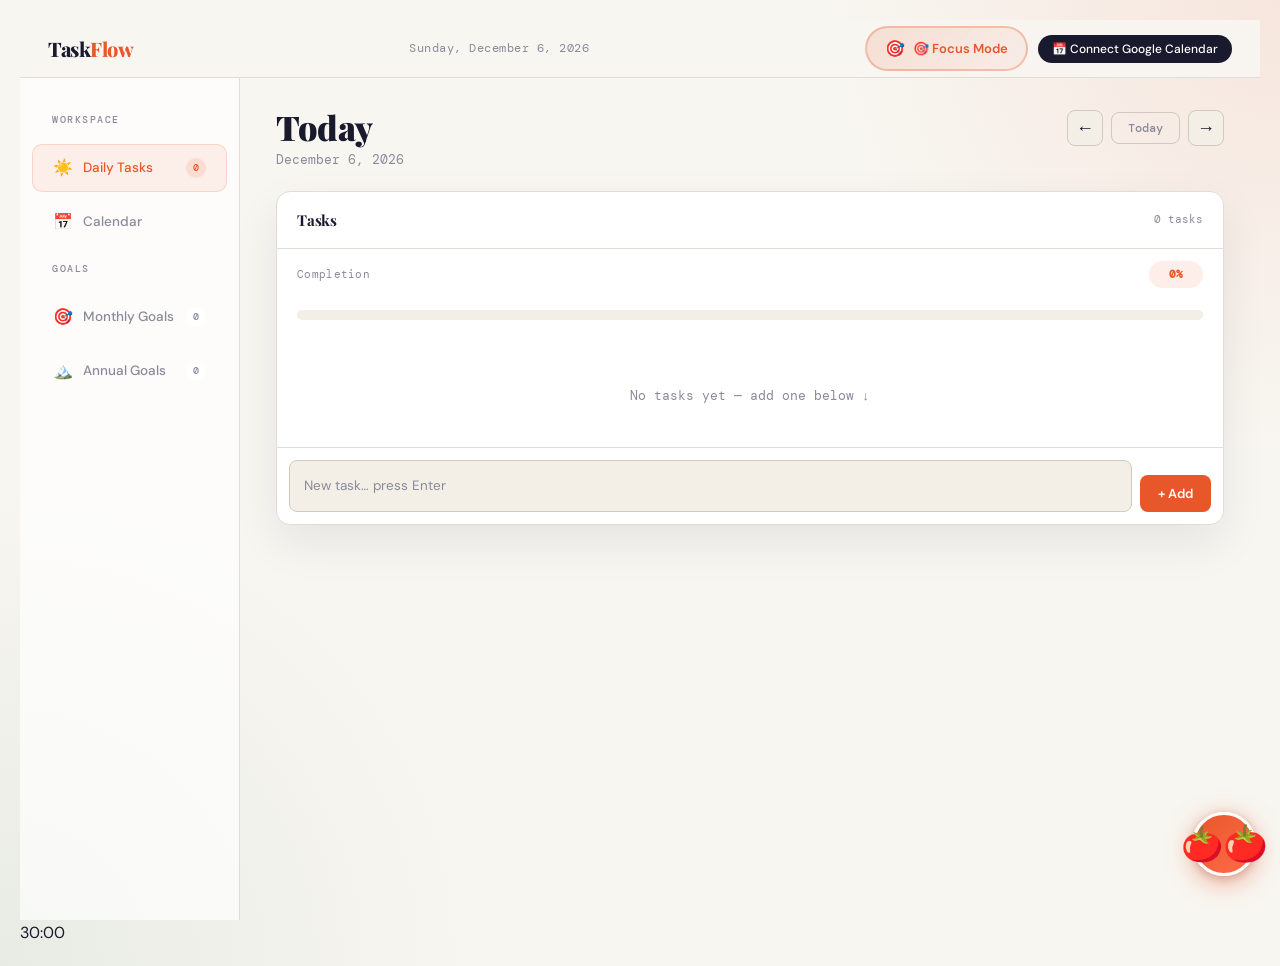
==== commit 14f17185: "Visual improvements - timer and focus mode buttons enhanced" ====
--- a/To_Do.html
+++ b/To_Do.html
@@ -632,11 +632,21 @@
     /* Focus Mode */
     .focus-toggle {
       display: flex; align-items: center; gap: 8px;
-      padding: 8px 14px; border-radius: 8px;
-      background: rgba(232,87,42,0.08);
-      border: 1px solid rgba(232,87,42,0.2);
-      color: var(--accent); font-size: 12px; font-weight: 600;
+      padding: 10px 18px; border-radius: 25px;
+      background: linear-gradient(135deg, rgba(232,87,42,0.15) 0%, rgba(232,87,42,0.05) 100%);
+      border: 2px solid rgba(232,87,42,0.3);
+      color: var(--accent); font-size: 13px; font-weight: 600;
       cursor: pointer; font-family: var(--sans);
+      transition: all .25s ease;
+    }
+    .focus-toggle:hover {
+      background: linear-gradient(135deg, rgba(232,87,42,0.2) 0%, rgba(232,87,42,0.1) 100%);
+      transform: translateY(-1px);
+      box-shadow: 0 4px 12px rgba(232,87,42,0.3);
+    }
+    .focus-toggle::before {
+      content: '🎯';
+      font-size: 16px;
     }
     .focus-overlay {
       display: none; position: fixed;
@@ -689,10 +699,22 @@
     /* Float Pomodoro */
     .pomo-float { position: fixed; bottom: 24px; right: 24px; z-index: 1000; }
     .pomo-float-btn {
-      width: 56px; height: 56px; border-radius: 50%; background: var(--accent);
-      border: none; color: white; font-size: 24px; cursor: pointer;
-      box-shadow: 0 4px 16px rgba(232,87,42,0.3);
+      width: 64px; height: 64px; border-radius: 50%; background: linear-gradient(135deg, #e8572a 0%, #ff6b4a 100%);
+      border: 3px solid white;
+      color: white; cursor: pointer;
+      box-shadow: 0 6px 24px rgba(232,87,42,0.5), 0 2px 8px rgba(0,0,0,0.2);
       display: flex; align-items: center; justify-content: center;
+      transition: all .25s ease;
+      font-size: 36px;
+    }
+    .pomo-float-btn:hover {
+      transform: scale(1.12) rotate(5deg);
+      box-shadow: 0 10px 32px rgba(232,87,42,0.6), 0 4px 12px rgba(0,0,0,0.25);
+    }
+    .pomo-float-btn::before {
+      content: '🍅';
+      font-size: 34px;
+      line-height: 1;
     }
     .pomo-float-dropdown {
       position: absolute; bottom: 70px; right: 0; background: var(--surface);
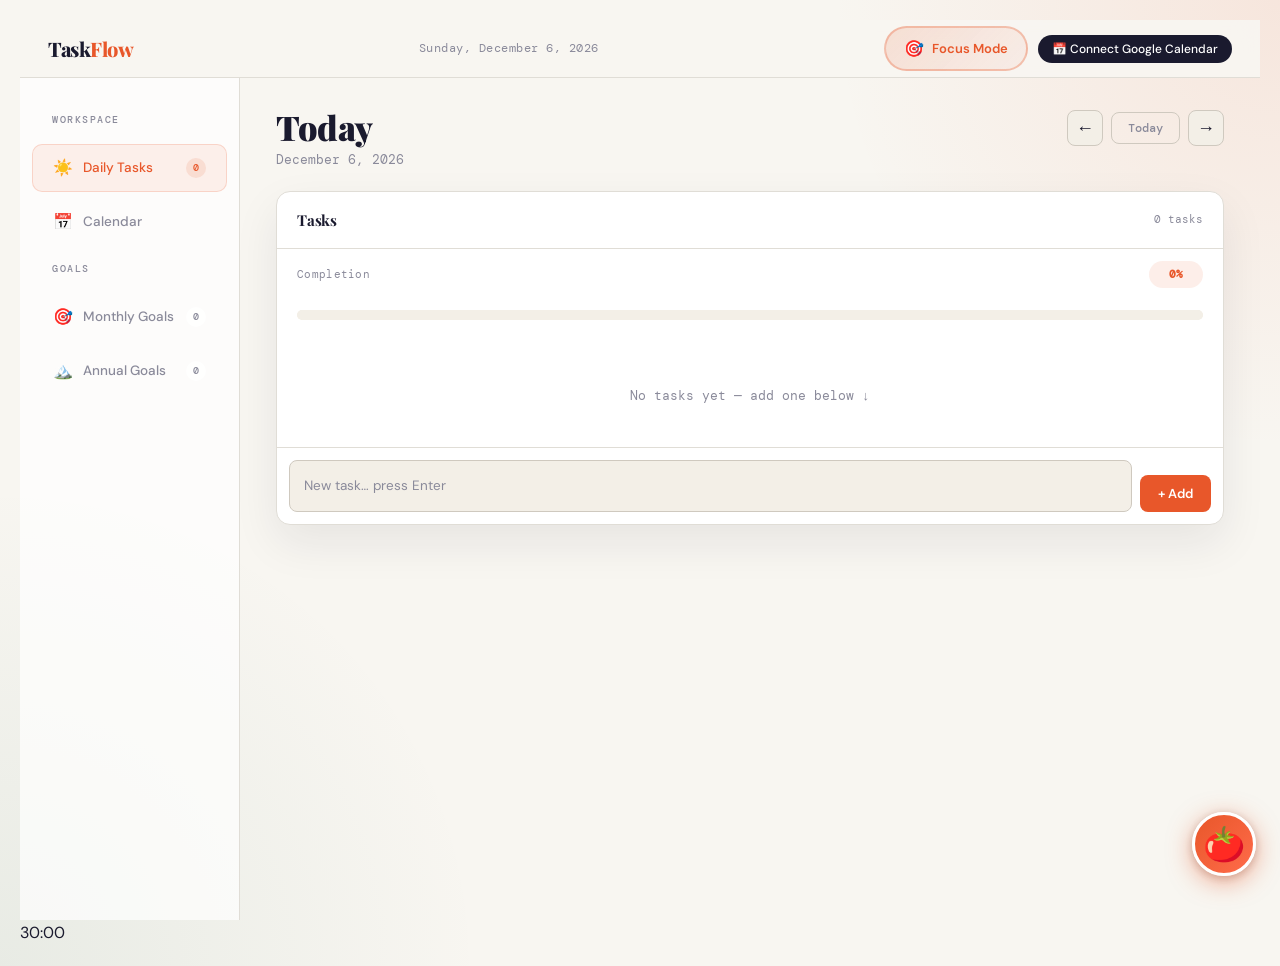
==== commit e635f291: "Fixed duplicate tomato icon issue" ====
--- a/To_Do.html
+++ b/To_Do.html
@@ -747,7 +747,7 @@
     <div class="topbar-logo">Task<span>Flow</span></div>
     <div class="topbar-date" id="topbarDate"></div>
     <div class="topbar-gcal">
-      <button id="focusToggle" class="focus-toggle">🎯 Focus Mode</button>
+      <button id="focusToggle" class="focus-toggle">Focus Mode</button>
       <button id="gcalConnectBtn" class="gcal-pill connect">
         📅 Connect Google Calendar
       </button>
@@ -970,7 +970,7 @@
     <div class="pomo-float-option" id="pomoFloatResume" style="display:none;"><span>Resume</span><span class="time">▶</span></div>
     <div class="pomo-float-option" id="pomoFloatStop" style="display:none;"><span>Stop</span><span class="time">⏹</span></div>
   </div>
-  <button class="pomo-float-btn" id="pomoFloatBtn">🍅</button>
+  <button class="pomo-float-btn" id="pomoFloatBtn"></button>
 </div>
 
 <script src="config.js"></script>
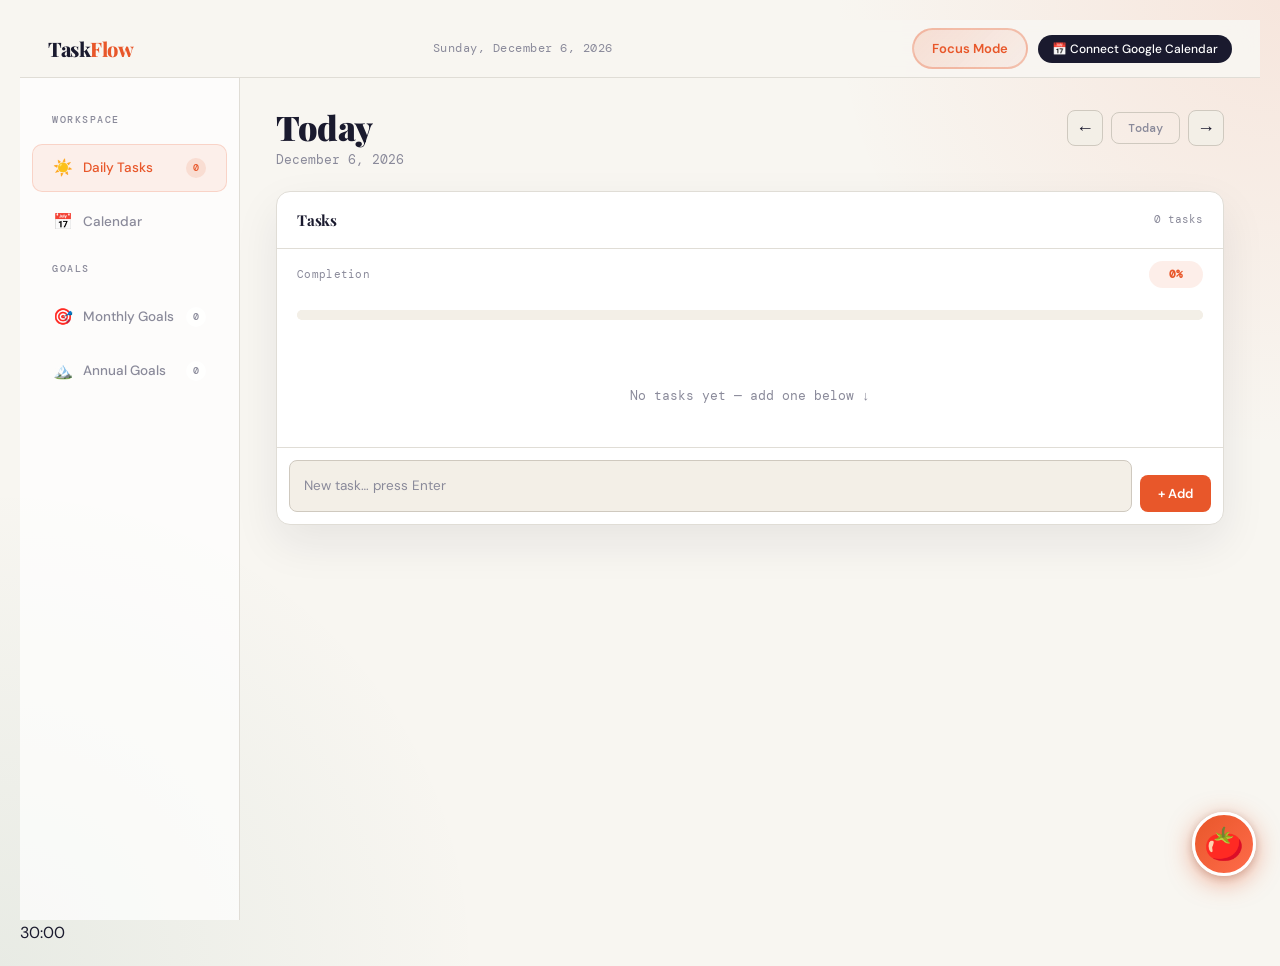
==== commit 7ee7e92f: "Fixed icons - removed duplicate emojis" ====
--- a/To_Do.html
+++ b/To_Do.html
@@ -644,10 +644,6 @@
       transform: translateY(-1px);
       box-shadow: 0 4px 12px rgba(232,87,42,0.3);
     }
-    .focus-toggle::before {
-      content: '🎯';
-      font-size: 16px;
-    }
     .focus-overlay {
       display: none; position: fixed;
       top: 0; left: 0; right: 0; bottom: 0;
@@ -705,16 +701,15 @@
       box-shadow: 0 6px 24px rgba(232,87,42,0.5), 0 2px 8px rgba(0,0,0,0.2);
       display: flex; align-items: center; justify-content: center;
       transition: all .25s ease;
-      font-size: 36px;
+    }
+    .pomo-float-btn::before {
+      content: '🍅';
+      font-size: 32px;
+      line-height: 1;
     }
     .pomo-float-btn:hover {
       transform: scale(1.12) rotate(5deg);
       box-shadow: 0 10px 32px rgba(232,87,42,0.6), 0 4px 12px rgba(0,0,0,0.25);
-    }
-    .pomo-float-btn::before {
-      content: '🍅';
-      font-size: 34px;
-      line-height: 1;
     }
     .pomo-float-dropdown {
       position: absolute; bottom: 70px; right: 0; background: var(--surface);
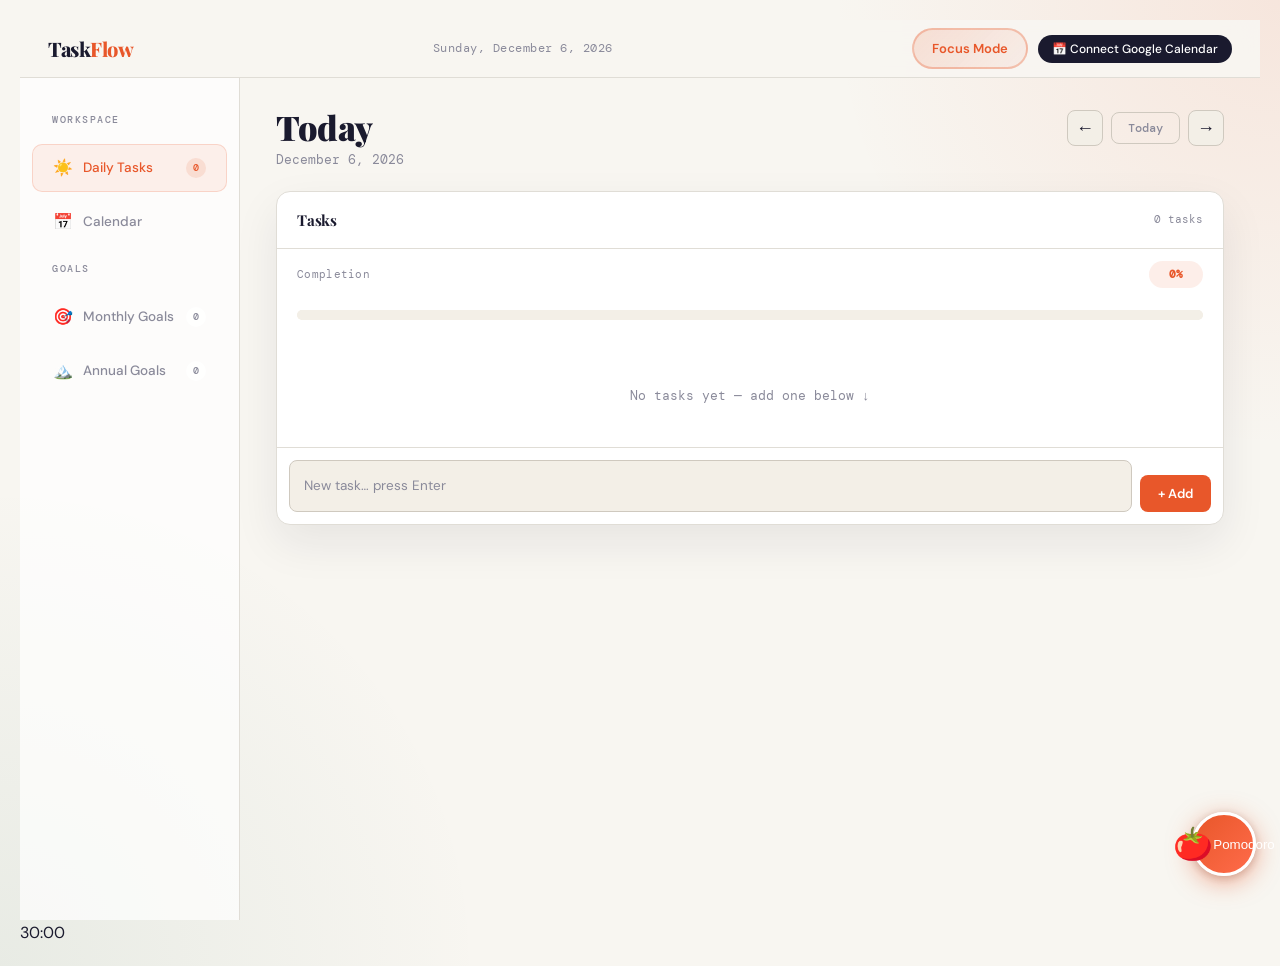
==== commit f5be92c7: "Replace tomato emoji with text Pomodoro label on floating button" ====
--- a/To_Do.html
+++ b/To_Do.html
@@ -965,7 +965,7 @@
     <div class="pomo-float-option" id="pomoFloatResume" style="display:none;"><span>Resume</span><span class="time">▶</span></div>
     <div class="pomo-float-option" id="pomoFloatStop" style="display:none;"><span>Stop</span><span class="time">⏹</span></div>
   </div>
-  <button class="pomo-float-btn" id="pomoFloatBtn"></button>
+  <button class="pomo-float-btn" id="pomoFloatBtn" aria-label="Pomodoro timer">Pomodoro</button>
 </div>
 
 <script src="config.js"></script>
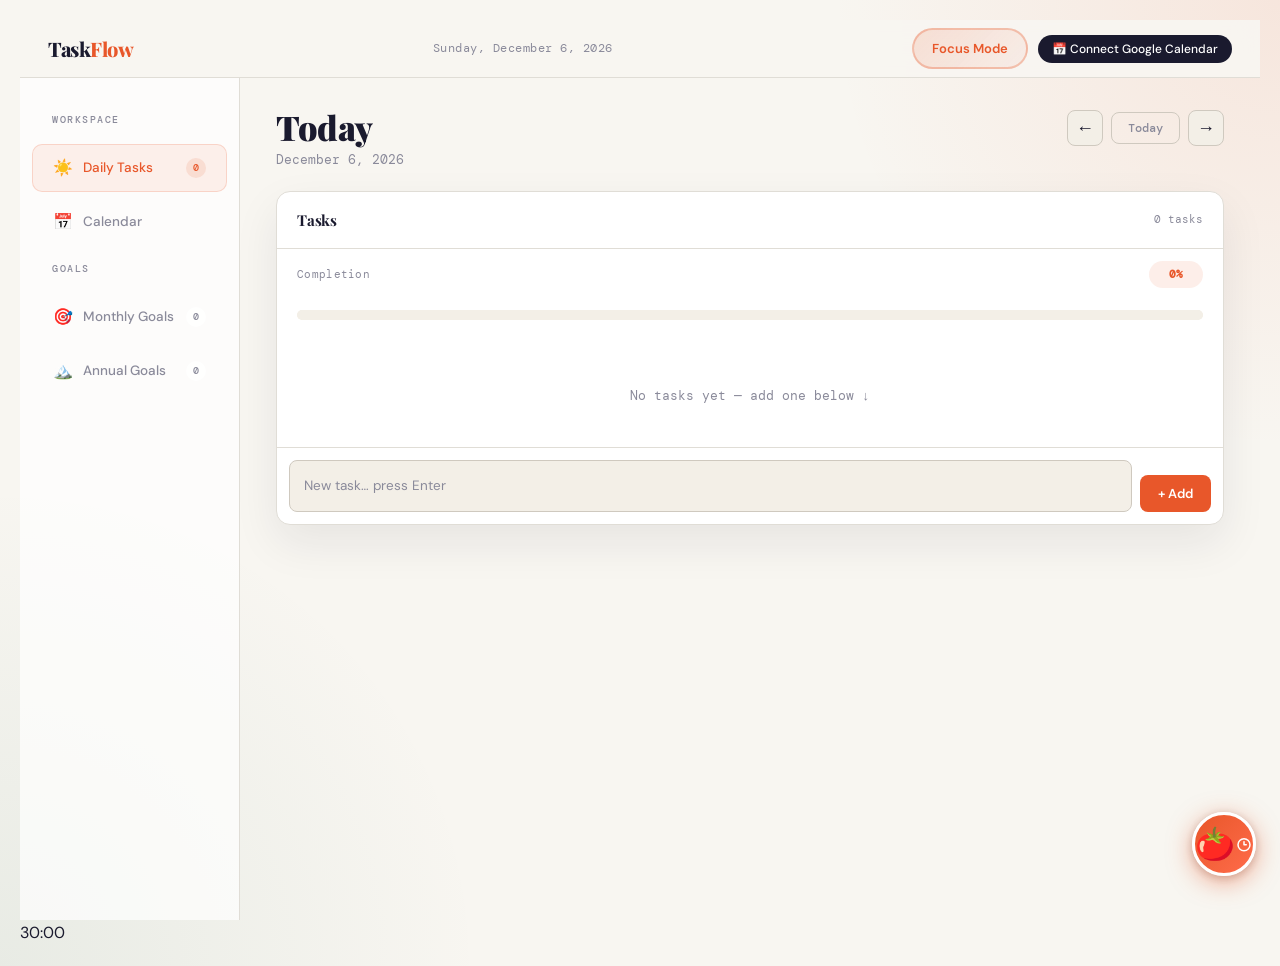
==== commit c42cd2ff: "UI: replace pomodoro button icon with plain text label 'Pomodoro' (per request)" ====
--- a/To_Do.html
+++ b/To_Do.html
@@ -965,7 +965,12 @@
     <div class="pomo-float-option" id="pomoFloatResume" style="display:none;"><span>Resume</span><span class="time">▶</span></div>
     <div class="pomo-float-option" id="pomoFloatStop" style="display:none;"><span>Stop</span><span class="time">⏹</span></div>
   </div>
-  <button class="pomo-float-btn" id="pomoFloatBtn" aria-label="Pomodoro timer">Pomodoro</button>
+  <button class="pomo-float-btn" id="pomoFloatBtn" aria-label="Pomodoro timer">
+    <svg class="pomo-icon" width="22" height="22" viewBox="0 0 24 24" fill="none" stroke="white" stroke-width="2" stroke-linecap="round" stroke-linejoin="round" aria-label="Timer icon">
+      <circle cx="12" cy="13" r="8"></circle>
+      <polyline points="12 9 12 13 15 13"></polyline>
+    </svg>
+  </button>
 </div>
 
 <script src="config.js"></script>
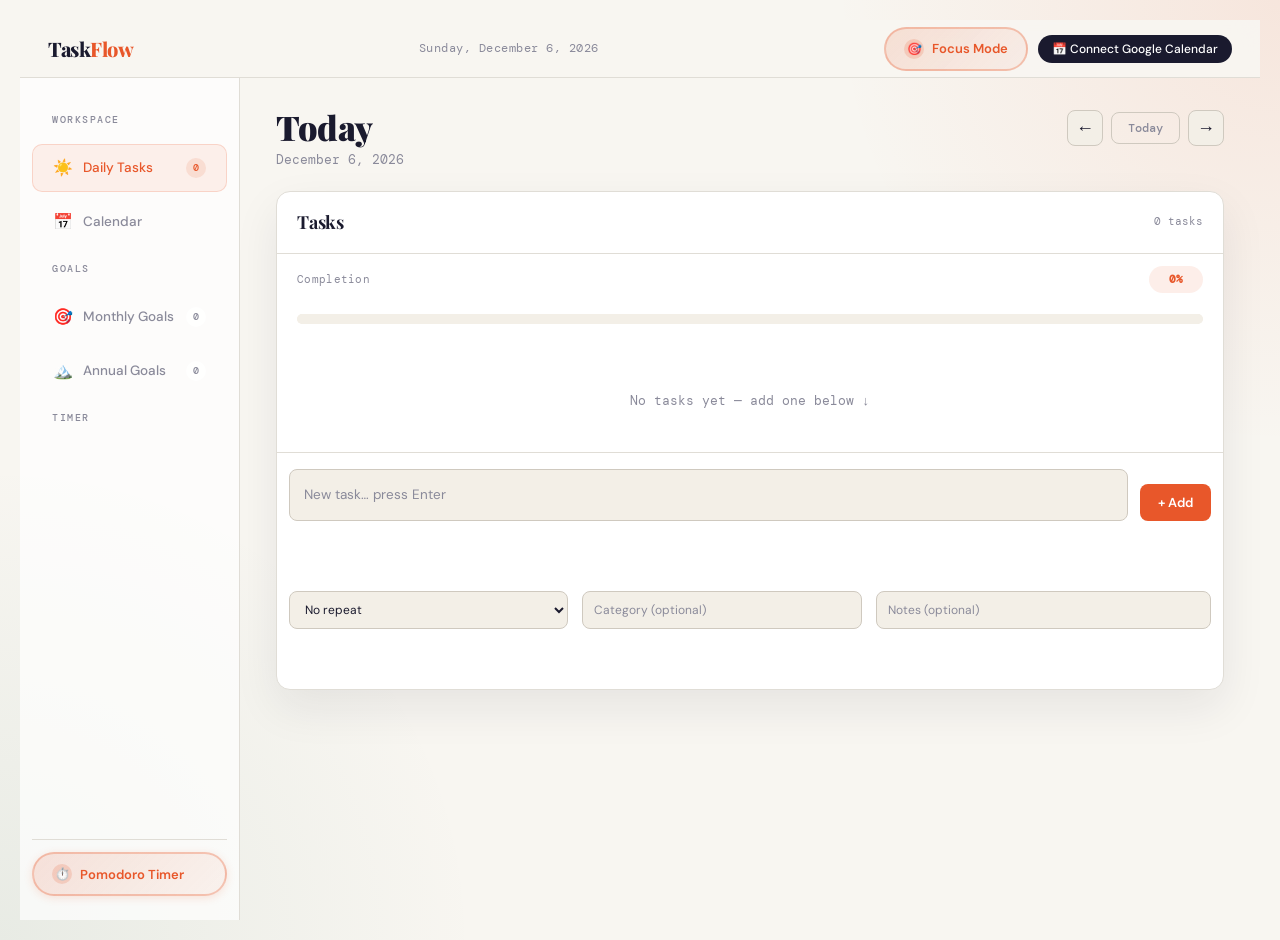
==== commit d78803a5: "chore: push project files (exclude docs)" ====
--- a/To_Do.html
+++ b/To_Do.html
@@ -243,31 +243,31 @@
       transition: none;
     }
 
-    /* ─── CARD ─── */
+    /* ─── TASK/GOAL CARDS ─── */
     .card {
       background: var(--surface);
       border: 1px solid var(--border);
       border-radius: var(--radius);
       overflow: hidden;
       box-shadow: var(--shadow);
-    }
-
+      padding-bottom: 36px;
+    }
     .card-header {
       padding: 16px 20px;
       border-bottom: 1px solid var(--border);
       display: flex; align-items: center; justify-content: space-between;
       gap: 12px;
     }
-
     .card-title {
       font-family: var(--display);
-      font-size: 15px; font-weight: 700;
+      font-size: 18px;
+      font-weight: 700;
       letter-spacing: -0.2px;
     }
-
     .card-meta {
       font-family: var(--mono);
-      font-size: 11px; color: var(--muted);
+      font-size: 11px;
+      color: var(--muted);
     }
 
     .progress-meta {
@@ -277,14 +277,12 @@
       gap: 12px;
       padding: 12px 20px 0;
     }
-
     .progress-label {
       font-family: var(--mono);
       font-size: 11px;
       color: var(--muted);
       letter-spacing: 0.3px;
     }
-
     .progress-badge {
       min-width: 54px;
       text-align: center;
@@ -297,75 +295,140 @@
       font-weight: 600;
     }
 
-    /* ─── PROGRESS BAR ─── */
-    .prog-wrap {
-      padding: 0 20px 14px;
-    }
-    progress.prog {
-      width: 100%; height: 10px;
+    .prog-wrap { padding: 10px 20px 14px; }
+    .prog {
+      width: 100%;
+      height: 10px;
       border: none;
       border-radius: 999px;
+      overflow: hidden;
       background: var(--surface2);
-      overflow: hidden;
-    }
-    progress.prog::-webkit-progress-bar { background: var(--surface2); border-radius: 999px; }
-    progress.prog::-webkit-progress-value { background: linear-gradient(90deg, var(--accent), #f08a63); border-radius: 999px; transition: none; }
-    progress.prog::-moz-progress-bar { background: linear-gradient(90deg, var(--accent), #f08a63); border-radius: 999px; }
-
-    /* ─── TASK LIST ─── */
+    }
+    .prog::-webkit-progress-bar {
+      background: var(--surface2);
+      border-radius: 999px;
+    }
+    .prog::-webkit-progress-value {
+      background: linear-gradient(90deg, #e8572a 0%, #ff8d66 100%);
+      border-radius: 999px;
+    }
+
     .task-list {
       list-style: none;
-      padding: 0 8px 8px;
-      display: flex; flex-direction: column; gap: 2px;
-    }
-
+      margin: 0;
+      padding: 0 12px 8px;
+      display: flex;
+      flex-direction: column;
+      gap: 8px;
+    }
     .task-item {
-      display: flex; align-items: center; gap: 12px;
+      display: flex;
+      align-items: center;
+      gap: 10px;
       padding: 11px 12px;
+      border: 1px solid var(--border);
       border-radius: 10px;
-      border: 1px solid rgba(224,221,214,0.7);
-      background: rgba(243,239,231,0.55);
-      group: true;
-    }
-
+      background: linear-gradient(180deg, #ffffff 0%, #fbfaf7 100%);
+    }
     .task-cb {
-      width: 18px; height: 18px;
+      width: 18px;
+      height: 18px;
       border-radius: 50%;
-      border: 2px solid var(--border2);
-      background: transparent;
+      border: 1.5px solid var(--accent2);
+      appearance: none;
+      -webkit-appearance: none;
+      background: white;
+      cursor: pointer;
       flex-shrink: 0;
-      cursor: pointer;
-      appearance: none; -webkit-appearance: none;
-      transition: none;
-      position: relative;
-    }
-    .task-cb:checked { background: var(--accent); border-color: var(--accent); }
-    .task-cb:checked::after {
-      content: '✓';
-      position: absolute; top: 50%; left: 50%;
-      transform: translate(-50%,-50%);
-      font-size: 10px; color: white; font-weight: 700;
-    }
-
+    }
+    .task-cb:checked {
+      background: var(--accent2);
+      box-shadow: inset 0 0 0 3px #ffffff;
+    }
     .task-text {
       flex: 1;
-      font-size: 14px; font-weight: 400;
+      font-size: 14px;
+      font-weight: 500;
       color: var(--text);
+      line-height: 1.35;
+    }
+    .task-main {
+      flex: 1;
+      min-width: 0;
+      display: flex;
+      flex-direction: column;
+      gap: 4px;
+    }
+    .task-title {
+      font-size: 14px;
+      font-weight: 500;
+      color: var(--text);
+      line-height: 1.35;
+      word-break: break-word;
+    }
+    .task-text.done {
+      color: var(--muted);
+      text-decoration: line-through;
+    }
+    .task-meta {
+      display: flex;
+      align-items: center;
+      gap: 6px;
+      flex-wrap: wrap;
+    }
+    .task-chip {
+      display: inline-flex;
+      align-items: center;
+      padding: 2px 8px;
+      border-radius: 999px;
+      border: 1px solid var(--border);
+      background: var(--surface2);
+      font-family: var(--mono);
+      font-size: 10px;
+      color: var(--muted);
+      max-width: 100%;
+      white-space: nowrap;
+      overflow: hidden;
+      text-overflow: ellipsis;
+    }
+    .task-chip.recurring {
+      background: rgba(45,106,79,0.1);
+      border-color: rgba(45,106,79,0.25);
+      color: var(--accent2);
+    }
+    .task-chip.category {
+      background: rgba(58,134,255,0.1);
+      border-color: rgba(58,134,255,0.25);
+      color: #2f66c1;
+    }
+    .task-chip.note {
+      max-width: 260px;
+    }
+    .task-del {
+      width: 28px;
+      height: 28px;
+      border-radius: 7px;
+      border: 1px solid #efc6be;
+      background: #fff7f5;
+      color: var(--danger);
+      font-size: 14px;
+      font-weight: 700;
       cursor: pointer;
-    }
-    .task-text.done { color: var(--muted); text-decoration: line-through; }
-
-    .task-del {
-      min-width: 58px;
-      height: 30px;
-      border-radius: 8px;
-      background: #fff7f5;
-      border: 1px solid #efc6be;
-      color: var(--danger);
-      font-size: 13px;
+      display: flex;
+      align-items: center;
+      justify-content: center;
+      flex-shrink: 0;
+    }
+    .task-edit {
+      height: 28px;
+      border-radius: 7px;
+      border: 1px solid var(--border2);
+      background: var(--surface2);
+      color: var(--muted);
+      font-size: 11px;
       font-weight: 600;
       cursor: pointer;
-      display: flex; align-items: center; justify-content: center;
+      padding: 0 10px;
       flex-shrink: 0;
     }
 
@@ -379,9 +442,10 @@
 
     /* ─── ADD TASK FORM ─── */
     .add-form {
-      padding: 12px 12px 12px;
+      padding: 16px 12px 22px;
       border-top: 1px solid var(--border);
-      display: flex; gap: 8px;
+      display: flex; gap: 12px;
+      margin-bottom: 16px;
     }
     .add-input {
       flex: 1;
@@ -396,6 +460,61 @@
       transition: none;
     }
     .add-input::placeholder { color: var(--muted); }
+
+    .task-options {
+      padding: 28px 12px 24px;
+      display: grid;
+      grid-template-columns: 1fr 1fr 1.2fr;
+      gap: 14px;
+      margin-top: 20px;
+    }
+    .task-edit-row {
+      padding: 8px 12px 0;
+      display: none;
+      align-items: center;
+      gap: 10px;
+      flex-wrap: wrap;
+      font-size: 11px;
+      font-family: var(--mono);
+      color: var(--muted);
+    }
+    .task-edit-label {
+      max-width: 260px;
+      white-space: nowrap;
+      overflow: hidden;
+      text-overflow: ellipsis;
+    }
+    .task-series-toggle {
+      display: inline-flex;
+      align-items: center;
+      gap: 6px;
+      cursor: pointer;
+    }
+    .task-series-toggle input { cursor: pointer; }
+    .task-cancel-edit {
+      border: 1px solid var(--border2);
+      background: var(--surface2);
+      color: var(--muted);
+      border-radius: 7px;
+      font-size: 11px;
+      font-weight: 600;
+      cursor: pointer;
+      padding: 5px 10px;
+      font-family: var(--sans);
+    }
+    .option-input,
+    .option-select {
+      width: 100%;
+      background: var(--surface2);
+      border: 1px solid var(--border2);
+      border-radius: 8px;
+      padding: 9px 11px;
+      font-size: 12px;
+      font-family: var(--sans);
+      color: var(--text);
+      outline: none;
+    }
+    .option-input::placeholder { color: var(--muted); }
 
     .add-btn {
       padding: 10px 18px;
@@ -615,6 +734,7 @@
       .main { padding: 20px 16px; }
       .topbar { padding: 0 16px; }
       .cal-wrapper { grid-template-columns: 1fr; }
+      .task-options { grid-template-columns: 1fr; }
     }
 
     /* ─── SCROLLBAR ─── */
@@ -644,6 +764,18 @@
       transform: translateY(-1px);
       box-shadow: 0 4px 12px rgba(232,87,42,0.3);
     }
+    .focus-toggle-icon {
+      width: 20px;
+      height: 20px;
+      border-radius: 50%;
+      background: rgba(232,87,42,0.18);
+      display: inline-flex;
+      align-items: center;
+      justify-content: center;
+      font-size: 12px;
+      line-height: 1;
+      flex-shrink: 0;
+    }
     .focus-overlay {
       display: none; position: fixed;
       top: 0; left: 0; right: 0; bottom: 0;
@@ -692,29 +824,48 @@
     .focus-btn.pause { background: var(--surface2); color: var(--text); border: 1px solid var(--border2); }
     .focus-btn.exit { background: transparent; color: var(--muted); border: 1px solid var(--border2); }
 
-    /* Float Pomodoro */
-    .pomo-float { position: fixed; bottom: 24px; right: 24px; z-index: 1000; }
+    /* Docked Pomodoro */
+    .pomo-float {
+      margin-top: auto;
+      padding-top: 12px;
+      border-top: 1px solid var(--border);
+      display: flex;
+      flex-direction: column;
+      gap: 8px;
+    }
     .pomo-float-btn {
-      width: 64px; height: 64px; border-radius: 50%; background: linear-gradient(135deg, #e8572a 0%, #ff6b4a 100%);
-      border: 3px solid white;
-      color: white; cursor: pointer;
-      box-shadow: 0 6px 24px rgba(232,87,42,0.5), 0 2px 8px rgba(0,0,0,0.2);
-      display: flex; align-items: center; justify-content: center;
+      display: flex; align-items: center; gap: 8px;
+      width: 100%;
+      justify-content: flex-start;
+      padding: 10px 18px; border-radius: 25px;
+      background: linear-gradient(135deg, rgba(232,87,42,0.15) 0%, rgba(232,87,42,0.05) 100%);
+      border: 2px solid rgba(232,87,42,0.3);
+      color: var(--accent); font-size: 13px; font-weight: 600;
+      cursor: pointer; font-family: var(--sans);
+      box-shadow: 0 2px 8px rgba(232,87,42,0.15);
       transition: all .25s ease;
     }
-    .pomo-float-btn::before {
-      content: '🍅';
-      font-size: 32px;
+    .pomo-float-icon {
+      width: 20px;
+      height: 20px;
+      border-radius: 50%;
+      background: rgba(232,87,42,0.18);
+      display: inline-flex;
+      align-items: center;
+      justify-content: center;
+      font-size: 12px;
       line-height: 1;
+      flex-shrink: 0;
     }
     .pomo-float-btn:hover {
-      transform: scale(1.12) rotate(5deg);
-      box-shadow: 0 10px 32px rgba(232,87,42,0.6), 0 4px 12px rgba(0,0,0,0.25);
+      background: linear-gradient(135deg, rgba(232,87,42,0.2) 0%, rgba(232,87,42,0.1) 100%);
+      transform: translateY(-1px);
+      box-shadow: 0 6px 16px rgba(232,87,42,0.32);
     }
     .pomo-float-dropdown {
-      position: absolute; bottom: 70px; right: 0; background: var(--surface);
+      position: static; background: var(--surface);
       border: 1px solid var(--border); border-radius: 12px; padding: 12px;
-      min-width: 160px; box-shadow: 0 8px 24px rgba(0,0,0,0.15);
+      min-width: 160px; box-shadow: 0 4px 12px rgba(0,0,0,0.08);
       display: none; flex-direction: column; gap: 8px;
     }
     .pomo-float-dropdown.show { display: flex; }
@@ -725,12 +876,12 @@
     }
     .pomo-float-option:hover { background: var(--surface2); }
     .pomo-float-option .time { font-family: var(--mono); color: var(--accent); }
-    .pomo-float-timer {
-      position: absolute; bottom: 70px; right: 0; background: var(--accent);
-      color: white; padding: 8px 14px; border-radius: 20px;
-      font-family: var(--mono); font-size: 14px; font-weight: 600; display: none;
-    }
-    .pomo-float-timer.show { display: block; }
+    .pomo-float-btn.running {
+      background: linear-gradient(135deg, rgba(45,106,79,0.16) 0%, rgba(45,106,79,0.06) 100%);
+      border-color: rgba(45,106,79,0.35);
+      color: var(--accent2);
+      box-shadow: 0 6px 16px rgba(45,106,79,0.28);
+    }
   </style>
 </head>
 <body>
@@ -742,7 +893,10 @@
     <div class="topbar-logo">Task<span>Flow</span></div>
     <div class="topbar-date" id="topbarDate"></div>
     <div class="topbar-gcal">
-      <button id="focusToggle" class="focus-toggle">Focus Mode</button>
+      <button id="focusToggle" class="focus-toggle">
+        <span class="focus-toggle-icon" id="focusToggleIcon" aria-hidden="true">🎯</span>
+        <span id="focusToggleText">Focus Mode</span>
+      </button>
       <button id="gcalConnectBtn" class="gcal-pill connect">
         📅 Connect Google Calendar
       </button>
@@ -779,6 +933,23 @@
       Annual Goals
       <span class="nav-badge" id="badge-annual">0</span>
     </div>
+
+    <div class="sidebar-label">Timer</div>
+    <div class="pomo-float">
+      <button class="pomo-float-btn" id="pomoFloatBtn" aria-label="Pomodoro timer">
+        <span class="pomo-float-icon" aria-hidden="true">⏱️</span>
+        <span id="pomoFloatBtnText">Pomodoro Timer</span>
+      </button>
+      <div class="pomo-float-dropdown" id="pomoFloatDropdown">
+        <div class="pomo-float-option" data-time="5"><span>Quick</span><span class="time">5 min</span></div>
+        <div class="pomo-float-option" data-time="15"><span>Short</span><span class="time">15 min</span></div>
+        <div class="pomo-float-option" data-time="25"><span>Focus</span><span class="time">25 min</span></div>
+        <div class="pomo-float-divider" style="height:1px;background:var(--border);margin:4px 0;display:none;" id="pomoFloatDivider"></div>
+        <div class="pomo-float-option" id="pomoFloatPause" style="display:none;"><span>Pause</span><span class="time">⏸</span></div>
+        <div class="pomo-float-option" id="pomoFloatResume" style="display:none;"><span>Resume</span><span class="time">▶</span></div>
+        <div class="pomo-float-option" id="pomoFloatStop" style="display:none;"><span>Stop</span><span class="time">⏹</span></div>
+      </div>
+    </div>
   </nav>
 
   <!-- ─── MAIN ─── -->
@@ -815,6 +986,24 @@
         <div class="add-form">
           <input class="add-input" id="taskInput" placeholder="New task… press Enter" />
           <button class="add-btn" id="taskAddBtn">+ Add</button>
+        </div>
+        <div class="task-options">
+          <select class="option-select" id="taskRecurring">
+            <option value="none">No repeat</option>
+            <option value="daily">Repeat daily</option>
+            <option value="weekly">Repeat weekly</option>
+            <option value="monthly">Repeat monthly</option>
+          </select>
+          <input class="option-input" id="taskCategory" placeholder="Category (optional)" />
+          <input class="option-input" id="taskNotes" placeholder="Notes (optional)" />
+        </div>
+        <div class="task-edit-row" id="taskEditRow">
+          <span class="task-edit-label" id="taskEditLabel"></span>
+          <label class="task-series-toggle" id="taskSeriesWrap" style="display:none;">
+            <input type="checkbox" id="taskApplySeries" />
+            Apply to series
+          </label>
+          <button class="task-cancel-edit" id="taskCancelEdit" type="button">Cancel</button>
         </div>
         <div id="syncingRow" class="syncing-row" style="display:none;">
           <div class="spinner"></div> Syncing to Google Calendar…
@@ -953,26 +1142,6 @@
   </div>
 </div>
 
-<!-- Floating Pomodoro -->
-<div class="pomo-float">
-  <div class="pomo-float-timer" id="pomoFloatTimer">25:00</div>
-  <div class="pomo-float-dropdown" id="pomoFloatDropdown">
-    <div class="pomo-float-option" data-time="5"><span>Quick</span><span class="time">5 min</span></div>
-    <div class="pomo-float-option" data-time="15"><span>Short</span><span class="time">15 min</span></div>
-    <div class="pomo-float-option" data-time="25"><span>Focus</span><span class="time">25 min</span></div>
-    <div class="pomo-float-divider" style="height:1px;background:var(--border);margin:4px 0;display:none;" id="pomoFloatDivider"></div>
-    <div class="pomo-float-option" id="pomoFloatPause" style="display:none;"><span>Pause</span><span class="time">⏸</span></div>
-    <div class="pomo-float-option" id="pomoFloatResume" style="display:none;"><span>Resume</span><span class="time">▶</span></div>
-    <div class="pomo-float-option" id="pomoFloatStop" style="display:none;"><span>Stop</span><span class="time">⏹</span></div>
-  </div>
-  <button class="pomo-float-btn" id="pomoFloatBtn" aria-label="Pomodoro timer">
-    <svg class="pomo-icon" width="22" height="22" viewBox="0 0 24 24" fill="none" stroke="white" stroke-width="2" stroke-linecap="round" stroke-linejoin="round" aria-label="Timer icon">
-      <circle cx="12" cy="13" r="8"></circle>
-      <polyline points="12 9 12 13 15 13"></polyline>
-    </svg>
-  </button>
-</div>
-
 <script src="config.js"></script>
 <script>
 /* ═══════════════════════════════════════
@@ -1027,6 +1196,100 @@
 function setMonthlyLocal(arr){ localStorage.setItem("tf_mo_"+currentMonthYear+"_"+currentMonthIdx, JSON.stringify(arr)); }
 function getAnnualLocal(){ var s=localStorage.getItem("tf_yr_"+currentAnnualYear); return s?JSON.parse(s):[]; }
 function setAnnualLocal(arr){ localStorage.setItem("tf_yr_"+currentAnnualYear, JSON.stringify(arr)); }
+function getRecurringDefs(){ var s=localStorage.getItem("tf_recurring_defs"); return s?JSON.parse(s):[]; }
+function setRecurringDefs(arr){ localStorage.setItem("tf_recurring_defs", JSON.stringify(arr)); }
+
+function normalizeRecurrence(v) {
+  var val = (v || "none").toLowerCase().trim();
+  return (val === "daily" || val === "weekly" || val === "monthly") ? val : "none";
+}
+
+function normalizeTask(t) {
+  return {
+    text: t.text || "",
+    completed: !!t.completed,
+    gcalEventId: t.gcalEventId || "",
+    category: t.category || "",
+    notes: t.notes || "",
+    recurrence: t.recurrence || "none",
+    recurrenceId: t.recurrenceId || ""
+  };
+}
+
+function recurringMatches(def, date) {
+  var start = new Date(def.startDate);
+  start.setHours(0,0,0,0);
+  var test = new Date(date);
+  test.setHours(0,0,0,0);
+  if (test.getTime() < start.getTime()) return false;
+  if (def.recurrence === "daily") return true;
+  if (def.recurrence === "weekly") return test.getDay() === start.getDay();
+  if (def.recurrence === "monthly") return test.getDate() === start.getDate();
+  return false;
+}
+
+function ensureRecurringTasksForDate(date) {
+  var defs = getRecurringDefs();
+  if (!defs.length) return;
+  var tasks = getTasksLocal(date).map(normalizeTask);
+  var changed = false;
+  defs.forEach(function(def){
+    if (!recurringMatches(def, date)) return;
+    var exists = tasks.some(function(t){ return t.recurrenceId && t.recurrenceId === def.id; });
+    if (!exists) {
+      tasks.push(normalizeTask({
+        text: def.text,
+        completed: false,
+        gcalEventId: "",
+        category: def.category || "",
+        notes: def.notes || "",
+        recurrence: def.recurrence,
+        recurrenceId: def.id
+      }));
+      changed = true;
+    }
+  });
+  if (changed) setTasksLocal(date, tasks);
+}
+
+function deleteRecurringSeries(recurrenceId) {
+  var defs = getRecurringDefs().filter(function(d){ return d.id !== recurrenceId; });
+  setRecurringDefs(defs);
+  for (var i = 0; i < localStorage.length; i++) {
+    var key = localStorage.key(i);
+    if (!key) continue;
+    if (key.indexOf("tf_") !== 0) continue;
+    if (key.indexOf("tf_mo_") === 0 || key.indexOf("tf_yr_") === 0 || key === "tf_gcal" || key === "tf_recurring_defs") continue;
+    var arrRaw = localStorage.getItem(key);
+    if (!arrRaw) continue;
+    try {
+      var arr = JSON.parse(arrRaw);
+      var filtered = arr.filter(function(t){ return (t.recurrenceId||"") !== recurrenceId; });
+      if (filtered.length !== arr.length) localStorage.setItem(key, JSON.stringify(filtered));
+    } catch (e) {}
+  }
+}
+
+function updateRecurringSeriesTasks(recurrenceId, updater) {
+  for (var i = 0; i < localStorage.length; i++) {
+    var key = localStorage.key(i);
+    if (!key) continue;
+    if (key.indexOf("tf_") !== 0) continue;
+    if (key.indexOf("tf_mo_") === 0 || key.indexOf("tf_yr_") === 0 || key === "tf_gcal" || key === "tf_recurring_defs") continue;
+    var arrRaw = localStorage.getItem(key);
+    if (!arrRaw) continue;
+    try {
+      var arr = JSON.parse(arrRaw);
+      var changed = false;
+      arr = arr.map(function(t){
+        if ((t.recurrenceId || "") !== recurrenceId) return t;
+        changed = true;
+        return updater(normalizeTask(t));
+      });
+      if (changed) localStorage.setItem(key, JSON.stringify(arr));
+    } catch (e) {}
+  }
+}
 
 // ─── GCAL API CALLS ──────────────────
 
@@ -1093,13 +1356,14 @@
 
 // ─── DAILY TASKS ─────────────────────
 function renderTasks() {
+  ensureRecurringTasksForDate(currentDate);
   var isT = isToday(currentDate);
   document.getElementById("taskPageTitle").textContent = isT ? "Today" : DAYS[currentDate.getDay()];
   document.getElementById("taskPageSub").textContent = fmtShort(currentDate);
 
   var list = document.getElementById("taskList");
   list.innerHTML = "";
-  var tasks = getTasksLocal(currentDate);
+  var tasks = getTasksLocal(currentDate).map(normalizeTask);
 
   if (tasks.length === 0) {
     document.getElementById("taskEmpty").style.display = "block";
@@ -1121,8 +1385,35 @@
   cb.type="checkbox"; cb.className="task-cb"; cb.checked=t.completed;
 
   var txt = document.createElement("span");
-  txt.className = "task-text" + (t.completed?" done":"");
+  txt.className = "task-title task-text" + (t.completed?" done":"");
   txt.textContent = t.text;
+
+  var main = document.createElement("div");
+  main.className = "task-main";
+  main.appendChild(txt);
+
+  var meta = document.createElement("div");
+  meta.className = "task-meta";
+  if (t.recurrence && t.recurrence !== "none") {
+    var rec = document.createElement("span");
+    rec.className = "task-chip recurring";
+    rec.textContent = "↻ " + t.recurrence;
+    meta.appendChild(rec);
+  }
+  if (t.category) {
+    var cat = document.createElement("span");
+    cat.className = "task-chip category";
+    cat.textContent = "#" + t.category;
+    meta.appendChild(cat);
+  }
+  if (t.notes) {
+    var note = document.createElement("span");
+    note.className = "task-chip note";
+    note.title = t.notes;
+    note.textContent = "Note: " + t.notes;
+    meta.appendChild(note);
+  }
+  if (meta.children.length) main.appendChild(meta);
   // Double-click to rename
   txt.addEventListener("dblclick", function(){
     var newName = prompt("Rename task:", t.text);
@@ -1134,9 +1425,21 @@
     }
   });
 
+  var edit = document.createElement("button");
+  edit.className = "task-edit";
+  edit.textContent = "Edit";
+  edit.addEventListener("click", function(){
+    if (context !== "tasks") return;
+    startTaskMetaEdit(idx, normalizeTask(t));
+  });
+
   var del = document.createElement("button");
   del.className="task-del"; del.textContent="Delete";
   del.addEventListener("click", function(){
+    if (context==="tasks" && t.recurrenceId) {
+      var all = confirm("Delete all recurring occurrences for this task? Click Cancel to delete only this day.");
+      if (all) deleteRecurringSeries(t.recurrenceId);
+    }
     if (t.gcalEventId) gcalDelete(t.gcalEventId);
     tasks.splice(idx, 1);
     if (context==="tasks") { setTasksLocal(date, tasks); renderTasks(); }
@@ -1154,7 +1457,7 @@
     if (context==="annual") { setAnnualLocal(tasks); updateGoalCounter("annual", tasks); }
   });
 
-  li.appendChild(cb); li.appendChild(txt); li.appendChild(del);
+  li.appendChild(cb); li.appendChild(main); li.appendChild(edit); li.appendChild(del);
   return li;
 }
 
@@ -1168,10 +1471,34 @@
   document.getElementById("taskPercent").textContent = pct + "%";
 }
 
-function addTask(text, date) {
+function addTask(text, date, options) {
   if (!text.trim()) return;
+  options = options || {};
   var tasks = getTasksLocal(date);
-  var task = { text: text.trim(), completed: false, gcalEventId: "" };
+  var recurrence = options.recurrence || "none";
+  var recurrenceId = "";
+  if (recurrence !== "none") {
+    recurrenceId = "rec_" + Date.now() + "_" + Math.floor(Math.random()*1000);
+    var defs = getRecurringDefs();
+    defs.push({
+      id: recurrenceId,
+      text: text.trim(),
+      category: options.category || "",
+      notes: options.notes || "",
+      recurrence: recurrence,
+      startDate: isoDate(date)
+    });
+    setRecurringDefs(defs);
+  }
+  var task = {
+    text: text.trim(),
+    completed: false,
+    gcalEventId: "",
+    category: options.category || "",
+    notes: options.notes || "",
+    recurrence: recurrence,
+    recurrenceId: recurrenceId
+  };
   var idx = tasks.length;
   tasks.push(task);
   setTasksLocal(date, tasks);
@@ -1196,11 +1523,141 @@
 
 // Task input events
 var taskInput = document.getElementById("taskInput");
+var taskRecurring = document.getElementById("taskRecurring");
+var taskCategory = document.getElementById("taskCategory");
+var taskNotes = document.getElementById("taskNotes");
+var taskAddBtn = document.getElementById("taskAddBtn");
+var taskEditRow = document.getElementById("taskEditRow");
+var taskEditLabel = document.getElementById("taskEditLabel");
+var taskApplySeries = document.getElementById("taskApplySeries");
+var taskSeriesWrap = document.getElementById("taskSeriesWrap");
+var taskCancelEdit = document.getElementById("taskCancelEdit");
+var taskEditState = null;
+
+function startTaskMetaEdit(index, task) {
+  taskEditState = {
+    index: index,
+    recurrenceId: task.recurrenceId || ""
+  };
+  taskInput.value = task.text || "";
+  taskInput.disabled = true;
+  taskRecurring.value = normalizeRecurrence(task.recurrence || "none");
+  taskCategory.value = task.category || "";
+  taskNotes.value = task.notes || "";
+  taskEditLabel.textContent = "Editing: " + (task.text || "Task");
+  taskSeriesWrap.style.display = task.recurrenceId ? "inline-flex" : "none";
+  taskApplySeries.checked = false;
+  taskEditRow.style.display = "flex";
+  taskAddBtn.textContent = "Save Meta";
+}
+
+function resetTaskForm() {
+  taskEditState = null;
+  taskInput.disabled = false;
+  taskInput.value = "";
+  taskRecurring.value = "none";
+  taskCategory.value = "";
+  taskNotes.value = "";
+  taskApplySeries.checked = false;
+  taskSeriesWrap.style.display = "none";
+  taskEditRow.style.display = "none";
+  taskAddBtn.textContent = "+ Add";
+}
+
+taskCancelEdit.addEventListener("click", function(){
+  resetTaskForm();
+});
+
+function applyTaskMetaEdit(date) {
+  if (!taskEditState) return false;
+  var tasks = getTasksLocal(date).map(normalizeTask);
+  var existing = tasks[taskEditState.index];
+  if (!existing) { resetTaskForm(); return true; }
+
+  var nextCategory = taskCategory.value.trim();
+  var nextNotes = taskNotes.value.trim();
+  var nextRecurrence = normalizeRecurrence(taskRecurring.value);
+  var applyAll = !!existing.recurrenceId && !!taskApplySeries.checked;
+
+  existing.category = nextCategory;
+  existing.notes = nextNotes;
+
+  if (existing.recurrenceId && applyAll) {
+    var defs = getRecurringDefs();
+    var defIdx = defs.findIndex(function(d){ return d.id === existing.recurrenceId; });
+    if (nextRecurrence === "none") {
+      if (defIdx >= 0) defs.splice(defIdx, 1);
+      setRecurringDefs(defs);
+      updateRecurringSeriesTasks(existing.recurrenceId, function(tsk){
+        tsk.category = nextCategory;
+        tsk.notes = nextNotes;
+        tsk.recurrence = "none";
+        tsk.recurrenceId = "";
+        return tsk;
+      });
+      existing.recurrence = "none";
+      existing.recurrenceId = "";
+    } else {
+      if (defIdx >= 0) {
+        defs[defIdx].category = nextCategory;
+        defs[defIdx].notes = nextNotes;
+        defs[defIdx].recurrence = nextRecurrence;
+        defs[defIdx].text = existing.text;
+      }
+      setRecurringDefs(defs);
+      updateRecurringSeriesTasks(existing.recurrenceId, function(tsk){
+        tsk.category = nextCategory;
+        tsk.notes = nextNotes;
+        tsk.recurrence = nextRecurrence;
+        return tsk;
+      });
+      existing.recurrence = nextRecurrence;
+    }
+  } else {
+    if (!existing.recurrenceId && nextRecurrence !== "none") {
+      var newId = "rec_" + Date.now() + "_" + Math.floor(Math.random()*1000);
+      var defs2 = getRecurringDefs();
+      defs2.push({
+        id: newId,
+        text: existing.text,
+        category: nextCategory,
+        notes: nextNotes,
+        recurrence: nextRecurrence,
+        startDate: isoDate(date)
+      });
+      setRecurringDefs(defs2);
+      existing.recurrence = nextRecurrence;
+      existing.recurrenceId = newId;
+    } else if (existing.recurrenceId && nextRecurrence === "none") {
+      existing.recurrence = "none";
+      existing.recurrenceId = "";
+    } else if (existing.recurrenceId) {
+      existing.recurrence = nextRecurrence;
+    }
+  }
+
+  tasks[taskEditState.index] = existing;
+  setTasksLocal(date, tasks);
+  renderTasks();
+  renderCalendar();
+  resetTaskForm();
+  return true;
+}
+
+function addTaskFromForm(date) {
+  if (applyTaskMetaEdit(date)) return;
+  addTask(taskInput.value, date, {
+    recurrence: taskRecurring.value,
+    category: taskCategory.value.trim(),
+    notes: taskNotes.value.trim()
+  });
+  resetTaskForm();
+}
 taskInput.addEventListener("keydown", function(e){
-  if (e.key==="Enter") { addTask(taskInput.value, currentDate); taskInput.value=""; }
+  if (e.key==="Enter" && !taskInput.disabled) { addTaskFromForm(currentDate); }
 });
-document.getElementById("taskAddBtn").addEventListener("click", function(){
-  addTask(taskInput.value, currentDate); taskInput.value="";
+taskAddBtn.addEventListener("click", function(){
+  addTaskFromForm(currentDate);
 });
 
 // Date navigation
@@ -1393,7 +1850,7 @@
 function addDayTask() {
   var text = dayAddInput.value; if (!text.trim()) return;
   dayAddInput.value = "";
-  addTask(text, new Date(calSelected));
+  addTask(text, new Date(calSelected), { recurrence: "none", category: "", notes: "" });
   renderDayPanel(calSelected);
 }
 dayAddInput.addEventListener("keydown",function(e){ if(e.key==="Enter") addDayTask(); });
@@ -1486,124 +1943,6 @@
 // Auto-refresh GCal every 5 min if connected
 setInterval(function(){ if(gcalConnected) fetchGcalEvents(); }, 5*60*1000);
 
-// ─── POMODORO TIMER ─────────────────────────────
-(function() {
-  var DURATIONS = { work: 30*60, shortBreak: 5*60, longBreak: 15*60 };
-  var state = {
-    remaining: DURATIONS.work,
-    running: false,
-    session: 1,
-    type: 'work',
-    interval: null
-  };
-
-  function formatTime(s) {
-    return Math.floor(s/60).toString().padStart(2,'0') + ':' + (s%60).toString().padStart(2,'0');
-  }
-
-  function playBeep() {
-    try {
-      var ctx = new (window.AudioContext || window.webkitAudioContext)();
-      var osc = ctx.createOscillator();
-      var gain = ctx.createGain();
-      osc.connect(gain);
-      gain.connect(ctx.destination);
-      osc.frequency.value = 800;
-      gain.gain.value = 0.3;
-      osc.start();
-      osc.stop(ctx.currentTime + 0.5);
-    } catch(e) {}
-  }
-
-  var widget = document.createElement('div');
-  widget.className = 'pomo-widget';
-  widget.innerHTML = 
-    '<div class="pomo-btn-circle" id="pomoCircle">30:00</div>' +
-    '<div class="pomo-panel" id="pomoPanel" style="display:none;">' +
-      '<div class="pomo-label">Pomodoro Timer</div>' +
-      '<div class="pomo-time" id="pomoTime">30:00</div>' +
-      '<div class="pomo-info">Session ' + state.session + '/4</div>' +
-      '<div class="pomo-info pomo-type" id="pomoType">work</div>' +
-      '<div class="pomo-controls">' +
-        '<button id="pomoStart" class="pomo-action">Start</button>' +
-        '<button id="pomoReset" class="pomo-action">Reset</button>' +
-        '<button id="pomoSkip" class="pomo-action">Skip</button>' +
-      '</div>' +
-    '</div>';
-  document.body.appendChild(widget);
-
-  var circle = document.getElementById('pomoCircle');
-  var panel = document.getElementById('pomoPanel');
-  var timeEl = document.getElementById('pomoTime');
-  var infoEl = panel.querySelector('.pomo-info');
-  var typeEl = document.getElementById('pomoType');
-  var startBtn = document.getElementById('pomoStart');
-
-  function updateUI() {
-    circle.textContent = formatTime(state.remaining);
-    timeEl.textContent = formatTime(state.remaining);
-    infoEl.textContent = 'Session ' + state.session + '/4';
-    typeEl.textContent = state.type;
-    startBtn.textContent = state.running ? 'Pause' : 'Start';
-  }
-
-  function next() {
-    if (state.type === 'work') {
-      state.type = (state.session >= 4) ? 'longBreak' : 'shortBreak';
-      state.remaining = (state.session >= 4) ? DURATIONS.longBreak : DURATIONS.shortBreak;
-    } else {
-      state.type = 'work';
-      state.remaining = DURATIONS.work;
-      state.session = (state.type === 'longBreak') ? 1 : state.session + 1;
-    }
-    state.running = false;
-    playBeep();
-    updateUI();
-  }
-
-  function tick() {
-    state.remaining--;
-    if (state.remaining < 0) {
-      clearInterval(state.interval);
-      state.running = false;
-      next();
-    } else {
-      updateUI();
-    }
-  }
-
-  startBtn.addEventListener('click', function() {
-    if (state.running) {
-      clearInterval(state.interval);
-      state.running = false;
-    } else {
-      state.running = true;
-      state.interval = setInterval(tick, 1000);
-    }
-    updateUI();
-  });
-
-  document.getElementById('pomoReset').addEventListener('click', function() {
-    clearInterval(state.interval);
-    state.running = false;
-    state.remaining = DURATIONS.work;
-    state.type = 'work';
-    updateUI();
-  });
-
-  document.getElementById('pomoSkip').addEventListener('click', function() {
-    clearInterval(state.interval);
-    state.running = false;
-    next();
-  });
-
-  circle.addEventListener('click', function() {
-    panel.style.display = (panel.style.display === 'none') ? 'block' : 'none';
-  });
-
-  updateUI();
-})();
-
 // FOCUS MODE
 var focusActive = false, focusRunning = false, focusInterval = null, focusElapsed = 0;
 var focusQuotes = [
@@ -1621,7 +1960,8 @@
 function toggleFocusMode() {
   focusActive = !focusActive;
   document.getElementById('focusOverlay').classList.toggle('active', focusActive);
-  document.getElementById('focusToggle').innerHTML = focusActive ? '✕ Exit' : '🎯 Focus Mode';
+  document.getElementById('focusToggleText').textContent = focusActive ? 'Exit Focus Mode' : 'Focus Mode';
+  document.getElementById('focusToggleIcon').textContent = focusActive ? '✕' : '🎯';
   if (focusActive) {
     focusElapsed = 0; focusRunning = false;
     document.getElementById('focusTimer').textContent = '00:00';
@@ -1673,9 +2013,18 @@
 // FLOATING POMODORO
 var pomoFloatBtn = document.getElementById('pomoFloatBtn');
 var pomoFloatDrop = document.getElementById('pomoFloatDropdown');
-var pomoFloatTimer = document.getElementById('pomoFloatTimer');
+var pomoMenuItem = document.getElementById('pomoMenuItem');
+var pomoFloatBtnText = document.getElementById('pomoFloatBtnText');
 var pomoFloatTime = 25 * 60, pomoFloatRunning = false, pomoFloatInterval = null;
-function pomoFloatUpdate() { pomoFloatTimer.textContent = formatFocusTime(pomoFloatTime); }
+function pomoFloatUpdate() {
+  if (pomoFloatBtnText) {
+    if (pomoFloatRunning || (pomoFloatTime > 0 && pomoFloatTime < 25 * 60)) {
+      pomoFloatBtnText.textContent = formatFocusTime(pomoFloatTime);
+    } else {
+      pomoFloatBtnText.textContent = 'Pomodoro Timer';
+    }
+  }
+}
 function pomoFloatShowUI() {
   var pauseBtn = document.getElementById('pomoFloatPause');
   var resumeBtn = document.getElementById('pomoFloatResume');
@@ -1683,20 +2032,27 @@
   var divider = document.getElementById('pomoFloatDivider');
   var opts = document.querySelectorAll('.pomo-float-option[data-time]');
   if (pomoFloatRunning) {
-    pomoFloatTimer.classList.add('show'); divider.style.display = 'block';
+    pomoFloatBtn.classList.add('running'); divider.style.display = 'block';
     opts.forEach(function(o) { o.style.display = 'none'; });
     pauseBtn.style.display = 'flex'; resumeBtn.style.display = 'none'; stopBtn.style.display = 'flex';
   } else if (pomoFloatTime > 0 && pomoFloatTime < 25*60) {
-    pomoFloatTimer.classList.add('show'); divider.style.display = 'block';
+    pomoFloatBtn.classList.add('running'); divider.style.display = 'block';
     opts.forEach(function(o) { o.style.display = 'none'; });
     pauseBtn.style.display = 'none'; resumeBtn.style.display = 'flex'; stopBtn.style.display = 'flex';
   } else {
-    pomoFloatTimer.classList.remove('show'); divider.style.display = 'none';
+    pomoFloatBtn.classList.remove('running'); divider.style.display = 'none';
     opts.forEach(function(o) { o.style.display = 'flex'; });
     pauseBtn.style.display = 'none'; resumeBtn.style.display = 'none'; stopBtn.style.display = 'none';
   }
+  pomoFloatUpdate();
 }
 pomoFloatBtn.addEventListener('click', function(e) { e.stopPropagation(); pomoFloatDrop.classList.toggle('show'); });
+if (pomoMenuItem) {
+  pomoMenuItem.addEventListener('click', function(e) {
+    e.stopPropagation();
+    pomoFloatDrop.classList.toggle('show');
+  });
+}
 document.addEventListener('click', function() { pomoFloatDrop.classList.remove('show'); });
 document.querySelectorAll('.pomo-float-option[data-time]').forEach(function(opt) {
   opt.addEventListener('click', function() {
@@ -1719,7 +2075,7 @@
     if (pomoFloatTime <= 0) { clearInterval(pomoFloatInterval); pomoFloatRunning = false; pomoFloatShowUI(); }
   }, 1000);
 });
-document.getElementById('pomoFloatStop').addEventListener('click', function() { clearInterval(pomoFloatInterval); pomoFloatRunning = false; pomoFloatTime = 25*60; pomoFloatUpdate(); pomoFloatTimer.classList.remove('show'); pomoFloatShowUI(); });
+document.getElementById('pomoFloatStop').addEventListener('click', function() { clearInterval(pomoFloatInterval); pomoFloatRunning = false; pomoFloatTime = 25*60; pomoFloatUpdate(); pomoFloatShowUI(); });
 pomoFloatShowUI();
 </script>
 </body>
